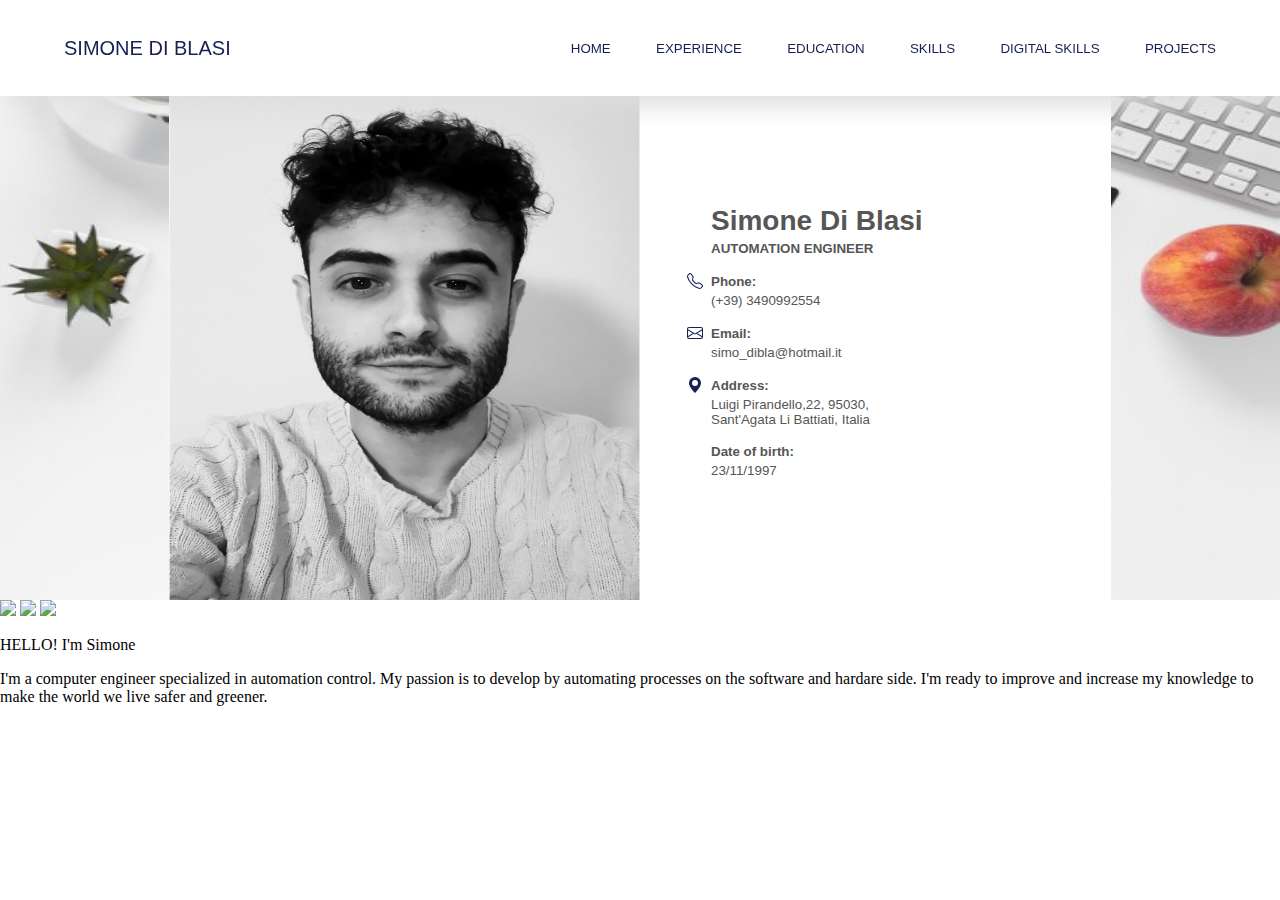
==== home.html @ 1f7f34e9 "section" ====
<!DOCTYPE html>
<html lang ="it" >
     <head>
         <title>CV Simone Di Blasi</title>
         <meta name = "author" content ="Simone Di Blasi">
         <meta name="copyright" content="Simone Di Blasi ">
         <meta charset="utf-8"> 
         <link rel="stylesheet" href="style.css">
         <meta name="viewport" content="width=device width, initial scale=1">
     </head>

 
     <body>
         
      
      <!-- NAVBAR -->
      
      
      <nav>
             <div id = 'container-nav-bar'>
                <div id = 'name'>
                    <a>SIMONE DI BLASI</a>
                    </div>
                 <div id = 'grid-containers'>
                    
                    <div class = 'grid'>
                    <a href="#body">HOME</a>
                    </div>
                    <div class = 'grid'>
                    <a href="#body">EXPERIENCE</a>
                    </div>
                    <div class = 'grid'>
                    <a href="#body">EDUCATION</a>
                    </div> 
                    <div class = 'grid'>
                    <a href="#body">SKILLS</a>
                    </div>
                    <div class = 'grid'>
                    <a href="#body">DIGITAL SKILLS</a>
                    </div>
                    <div class = 'grid'>
                    <a href="#body">PROJECTS</a>
                    </div>
                 </div> 
             </div>
        </nav>




      <!-- HEADER -->

        <header>
         <div id = bottom-full-container>
          <img src = photo1.jpeg id="image1" > 
          <div id = full-container >
           
          <div id = 'container-info'>
             <div id = left-container>
              <img src = "myself.jpg" id ='myself'>
             </div>
               <div id = right-container>
                <div id = sub-right-container>
                <table class ='info'>
                    <tr>
                      <td class = 'coloumn1'> </td> <td  id ='name_info'><b>Simone Di Blasi</b></td>
                      </tr>
                    <tr>
                      <td class = 'coloumn1'></td><td ><b>AUTOMATION ENGINEER</b></td> 
                      </tr>
               
               </table>

               <table class ='info'>
                      <tr>
                        <td class = 'coloumn1'>
                          <img src = telephone.svg >
                        </td><td><b>Phone:</b></td> 
                      </tr>
                      <tr>
                        <td class = 'coloumn1'></td><td>(+39) 3490992554</td> 
                      </tr>
               </table>
               <table class ='info'>
                <tr>
                  <td class = coloumn1>
                    <img src = envelope.svg >
                  </td><td class ><b>Email:</b></td> 
                  </tr>
                  <tr>
                    <td class = coloumn1></td><td >simo_dibla@hotmail.it</td> 
                  </tr>
               </table>
               <table class ='info'>
                <tr>
                  <td class = coloumn1>
                    <img src = geo-alt-fill.svg >
                  </td><td><b>Address:</b></td> 
                  </tr>
                  <tr>
                    <td class = coloumn1></td><td>Luigi Pirandello,22, 95030,<br>
                        Sant'Agata Li Battiati, Italia</td> 
                  </tr>
               </table>

               <table class ='info'>
                <tr>
                  <td class = coloumn1></td><td class ><b>Date of birth:</b></td> 
                  </tr>
                  <tr>
                    <td class = coloumn1></td><td>23/11/1997</td> 
                  </tr>
               </table>
              </div>      
            </div>


          </div>
        </div>
      </div>
        </header>

        <!-- SECTION SOCIAL-->

        </body>

        <section>
         <div id =social>
             <div id =social-link>
               <div id = center-social-link>
                 <a href = 'https://www.linkedin.com/in/simone-di-blasi-59265a192/'><img src = linkedin.svg class = 'social'></a>
                 <a href = 'https://it-it.facebook.com/simone.diblasi.92'><img src = facebook.svg class = 'social'></a>
                 <a href = 'https://www.instagram.com/simonediblasi_/'><img src = instagram.svg class = 'social'></a>
               </div>
             </div>
         </div>
        </section>

        <div id = 'description'>

          <div id ='central-description'>
            <p id = 'blue-name'>HELLO! I'm Simone</p>
            <p>I'm a computer engineer specialized in automation control. My passion is to develop by automating processes on the software and hardare side.
            I'm ready to improve and increase my knowledge to make the world we live safer and greener.</p>
          </div>

        </div>




     </body>
</html>
---- style.css ----
html,body{
    margin: 0px;
    height: 100%;
    width: 100%;
}
nav{
    position: fixed;
    z-index:2;
    width: 100%;
    height: 6em;
    background-color:  rgb(255 255 255);
    display: flex;
    align-items: center;
    justify-content: center;
    box-shadow: 10px 10px 25px #dedede;
}

#container-nav-bar{
    height: auto;
    background-color: transparent;
    width: 90%;
    display: flex;
}

#grid-containers{
    display:flex;
    height:auto;
    width: 100%;
    justify-content: right;
    line-height: 40px;
}

.grid{
    display: inline-table;
    justify-content: space-around;
    flex-flow: row wrap;
    align-items: stretch;
    height: 30px;
    margin-left: 5.5%;  
}

 .grid a{
    color: rgb(24 32 83);
    font-family: Gill Sans, Gill Sans MT, Calibri,sans-serif;
    font-size: 10pt;
    text-decoration: none;
}

#name {
    justify-content: left;
    color: rgb(24 32 83);
    font-family: Gill Sans, Gill Sans MT, Calibri,sans-serif;
    font-size: 15pt;
    width: 40%;
    line-height: 40px;
}


.grid a:hover{
    color:rgb(77, 119, 161);
}
#image1{
    width: 100%;
    z-index: 1;
    position: relative;
    height: 600px;
    
}

header{
    height:auto;
    display: flex;
    align-items: end;
}
#container-info{
    width: 100%;
    display: flex;
}

#left-container{
    width: 50%;
    background-color: white;
    display: flex;
}

#right-container{
    width: 50%;
    background-color: white;
    display: flex;
    align-items: center;
}



#name_info{
    font-size:21pt;
    color:rgb(86 86 86);
    font-family: Helvetica, Sans-Serif;

}

td{
    color: rgb(86 86 86);
    font-family: Helvetica, Sans-Serif;
    font-size:10pt;

}


#full-container{
    width: 942px;
    z-index: 1;
    height: calc(600px - 10%);
    position: absolute;
    display: flex;
    justify-content: center;
}



#bottom-full-container{
    height: 600px;
    width: 100%;
    display: flex;
    align-items: end;
    justify-content: center;
}

table{
   width: 100%;
       margin-bottom: 7px;

}

#sub-right-container{
    width: 85%;
    height: auto;
    display: inline-table;
    margin-left: 42px;
}

tbody{
    display: table;
}

.coloumn1{
    width: 20px;
    line-height: 1px;
}

#myself{
width: 100%;
}
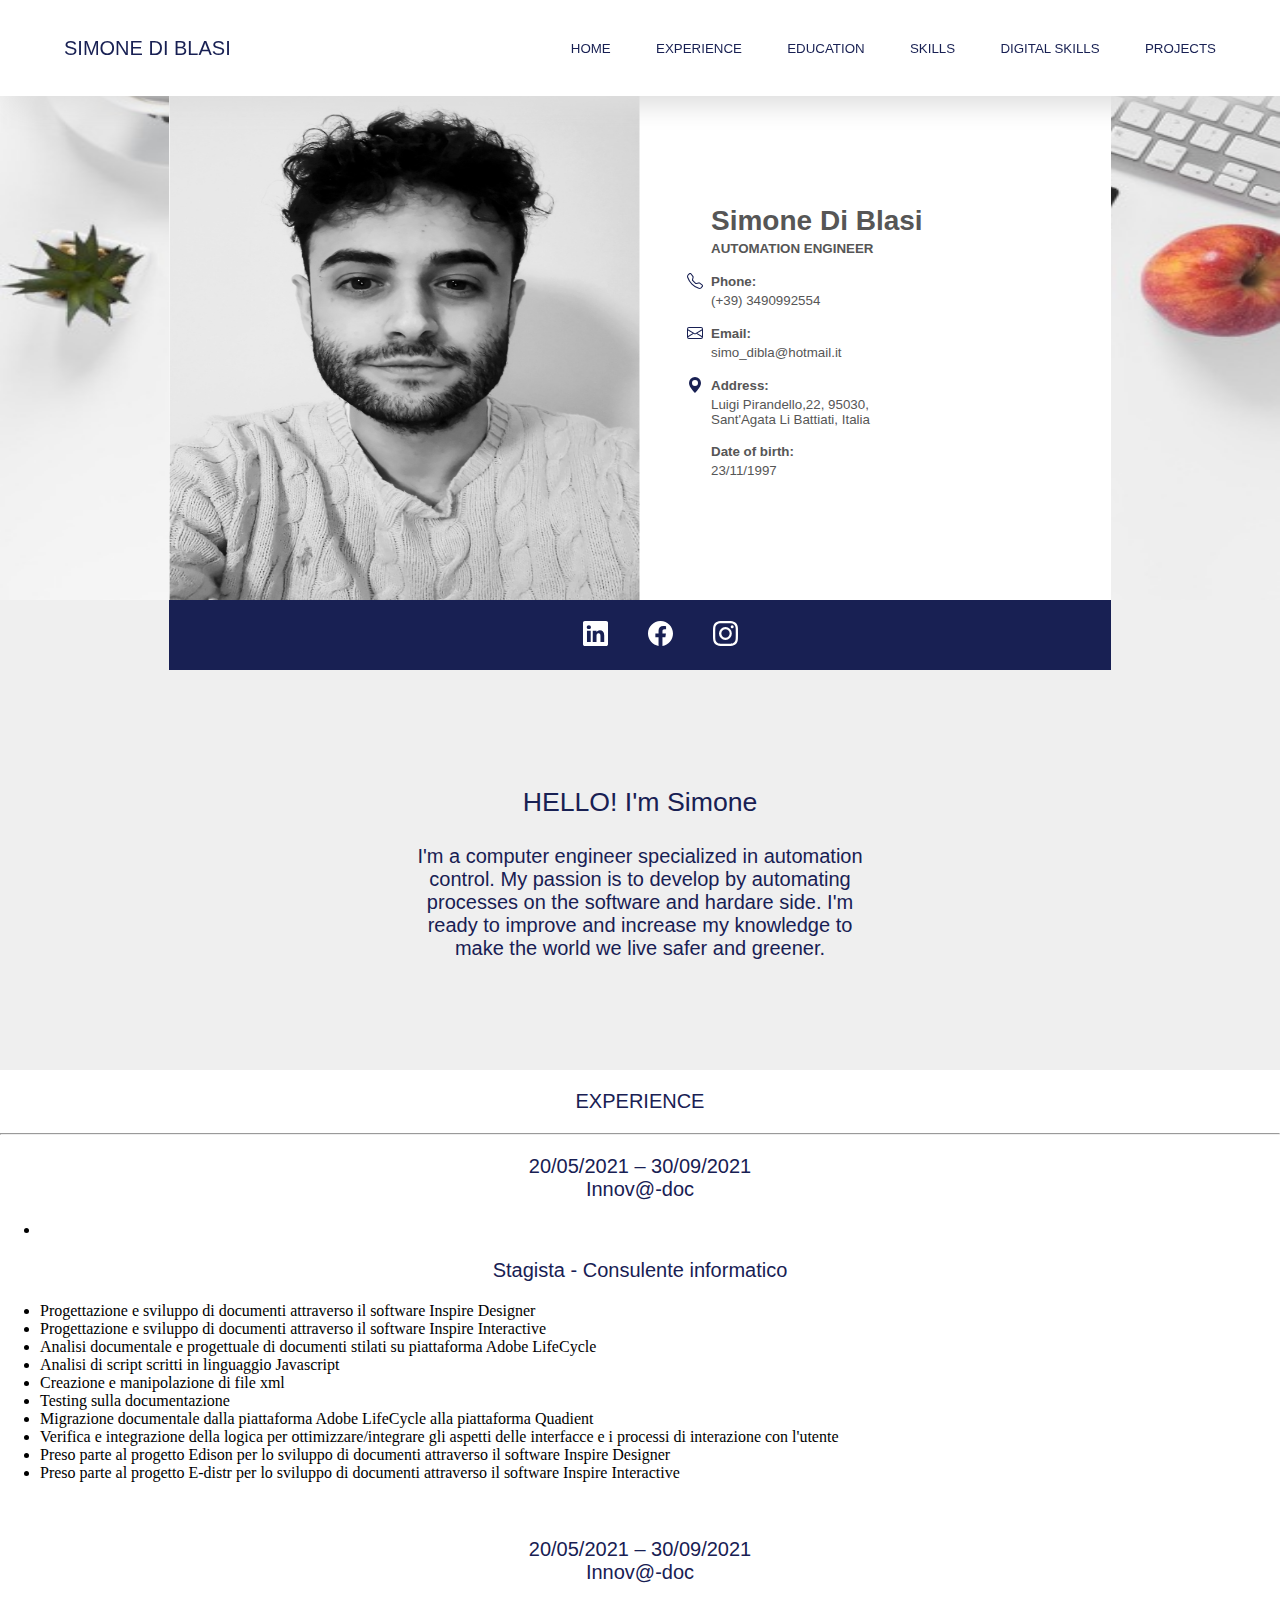
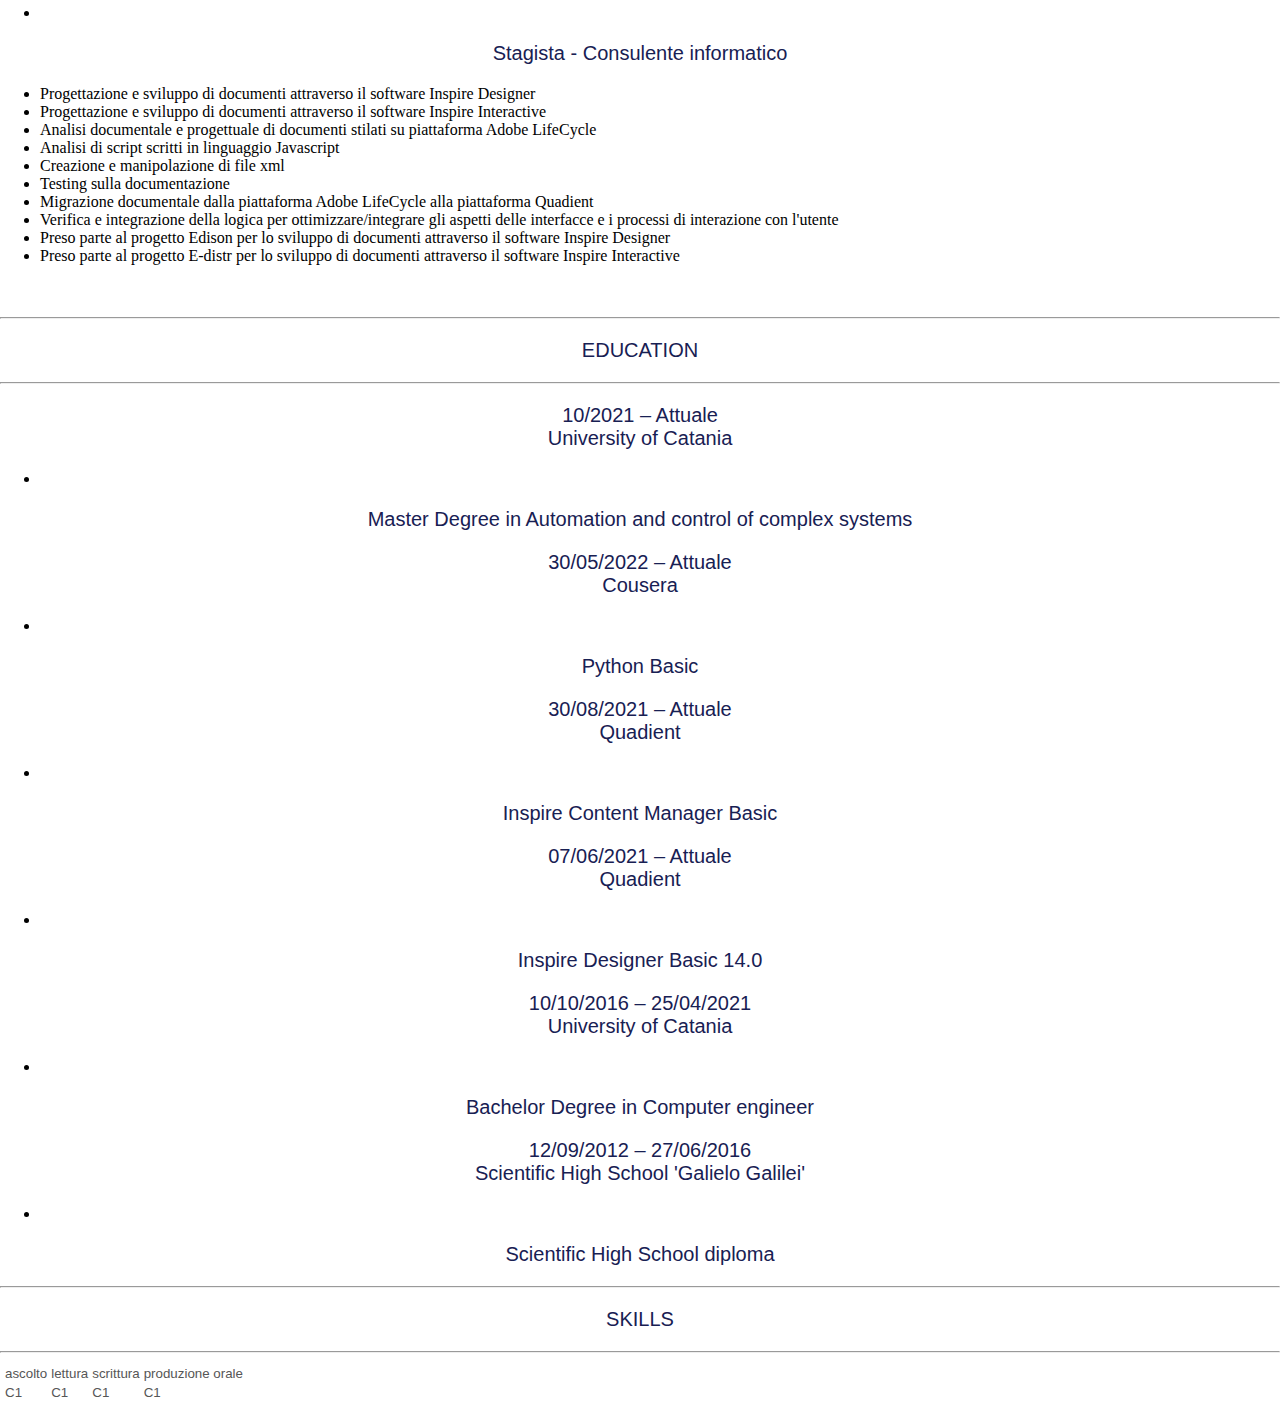
==== commit a851c167: "fine education" ====
--- a/home.html
+++ b/home.html
@@ -5,8 +5,12 @@
          <meta name = "author" content ="Simone Di Blasi">
          <meta name="copyright" content="Simone Di Blasi ">
          <meta charset="utf-8"> 
+
          <link rel="stylesheet" href="style.css">
+
+
          <meta name="viewport" content="width=device width, initial scale=1">
+             
      </head>
 
  
@@ -24,13 +28,13 @@
                  <div id = 'grid-containers'>
                     
                     <div class = 'grid'>
-                    <a href="#body">HOME</a>
+                    <a href="#bottom-full-container">HOME</a>
                     </div>
                     <div class = 'grid'>
-                    <a href="#body">EXPERIENCE</a>
+                    <a href="#experience">EXPERIENCE</a>
                     </div>
                     <div class = 'grid'>
-                    <a href="#body">EDUCATION</a>
+                    <a href="#education">EDUCATION</a>
                     </div> 
                     <div class = 'grid'>
                     <a href="#body">SKILLS</a>
@@ -136,6 +140,10 @@
          </div>
         </section>
 
+
+
+        <!-- SECTION DESCRIPTION-->
+
         <div id = 'description'>
 
           <div id ='central-description'>
@@ -146,8 +154,356 @@
 
         </div>
 
-
-
-
-     </body>
-</html>+        <!-- SECTION EXPEREINCE-->
+
+        <div id = 'experience'>
+          <p class = title> EXPERIENCE</p>
+        </div>
+        <hr class = 'divider'>
+        
+        <div class ='main-container'>
+
+          <div class ='centered-container'>
+           
+            <div class ='left-container'>
+                 <div class ='date-job'>
+                   <p>20/05/2021 – 30/09/2021<br>Innov@-doc</p>
+                 </div>
+
+             </div>
+
+             <div class ='middle-container'>
+              <ul>
+                <li></li>
+                </ul>
+                <div class = 'vertical-line'></div>
+             </div>
+
+             <div class ='right-container'>
+                 <div class ='description-job'>
+                  <p>Stagista - Consulente informatico</p>
+                     <div class = 'elenco-puntato'>
+                  <ul>
+                    <li>Progettazione e sviluppo di documenti attraverso il software Inspire Designer</li>
+                    <li>Progettazione e sviluppo di documenti attraverso il software Inspire Interactive</li>
+                    <li>Analisi documentale e progettuale di documenti stilati su piattaforma Adobe LifeCycle</li>
+                    <li>Analisi di script scritti in linguaggio Javascript</li>
+                    <li>Creazione e manipolazione di file xml</li>
+                    <li>Testing sulla documentazione</li>
+                    <li>Migrazione documentale dalla piattaforma Adobe LifeCycle alla piattaforma Quadient</li>
+                    <li>Verifica e integrazione della logica per ottimizzare/integrare gli aspetti delle interfacce e i processi di interazione con l'utente</li>
+                    <li>Preso parte al progetto Edison per lo sviluppo di documenti attraverso il software Inspire Designer</li>
+                    <li>Preso parte al progetto E-distr per lo sviluppo di documenti attraverso il software Inspire Interactive</li>
+                    <br>
+                    <br>
+
+                  </ul>   
+                </div>
+
+                 </div>
+              
+             </div>
+
+            </div>
+        </div>
+
+
+        <div class ='main-container'>
+
+          <div class ='centered-container'>
+           
+            <div class ='left-container'>
+                 <div class ='date-job'>
+                   <p>20/05/2021 – 30/09/2021<br>Innov@-doc</p>
+                 </div>
+
+             </div>
+
+             <div class ='middle-container'>
+              <ul>
+                <li></li>
+                </ul>
+
+
+              <div class = 'vertical-line'></div>
+             </div>
+
+             <div class ='right-container'>
+                 <div class ='description-job'>
+                  <p>Stagista - Consulente informatico</p>
+                     <div class = 'elenco-puntato'>
+                  <ul>
+                    <li>Progettazione e sviluppo di documenti attraverso il software Inspire Designer</li>
+                    <li>Progettazione e sviluppo di documenti attraverso il software Inspire Interactive</li>
+                    <li>Analisi documentale e progettuale di documenti stilati su piattaforma Adobe LifeCycle</li>
+                    <li>Analisi di script scritti in linguaggio Javascript</li>
+                    <li>Creazione e manipolazione di file xml</li>
+                    <li>Testing sulla documentazione</li>
+                    <li>Migrazione documentale dalla piattaforma Adobe LifeCycle alla piattaforma Quadient</li>
+                    <li>Verifica e integrazione della logica per ottimizzare/integrare gli aspetti delle interfacce e i processi di interazione con l'utente</li>
+                    <li>Preso parte al progetto Edison per lo sviluppo di documenti attraverso il software Inspire Designer</li>
+                    <li>Preso parte al progetto E-distr per lo sviluppo di documenti attraverso il software Inspire Interactive</li>
+                    <br>
+                    <br>
+
+                  </ul>   
+                </div>
+
+                 </div>
+
+             </div>
+
+            </div>
+        </div>
+        <hr class = 'divider'>        
+
+                <!-- SECTION EDUCATION-->
+                <div id = 'education'>
+                  <p class = title> EDUCATION</p>
+                </div>
+                <hr class = 'divider'>
+
+
+                <div class ='main-container'>
+
+                  <div class ='centered-container'>
+                   
+                    <div class ='left-container'>
+                         <div class ='date-job'>
+                           <p>10/2021 – Attuale<br>University of Catania</p>
+                         </div>
+        
+                     </div>
+        
+                     <div class ='middle-container'>
+                      <ul>
+                        <li></li>
+                        </ul>
+                        <div class = 'vertical-line-education'></div>
+                     </div>
+        
+                     <div class ='right-container'>
+                         <div class ='description-job'>
+                          <p>Master Degree in Automation and control of complex systems</p>
+                             <div class = 'elenco-puntato'>
+                             
+                        </div>
+        
+                         </div>
+                      
+                     </div>
+        
+                    </div>
+                </div>
+        
+        
+                <div class ='main-container'>
+        
+                  <div class ='centered-container'>
+                   
+                    <div class ='left-container'>
+                         <div class ='date-job'>
+                           <p> 30/05/2022 – Attuale <br>Cousera</p>
+                         </div>
+        
+                     </div>
+        
+                     <div class ='middle-container'>
+                      <ul>
+                        <li></li>
+                        </ul>
+        
+        
+                      <div class = 'vertical-line-education'></div>
+                     </div>
+        
+                     <div class ='right-container'>
+                         <div class ='description-job'>
+                          <p>Python Basic</p>
+                             <div class = 'elenco-puntato'>
+                            
+                        </div>
+        
+                         </div>
+        
+                     </div>
+        
+                    </div>
+                </div>
+
+
+                <div class ='main-container'>
+        
+                  <div class ='centered-container'>
+                   
+                    <div class ='left-container'>
+                         <div class ='date-job'>
+                           <p> 30/08/2021 – Attuale <br>Quadient</p>
+                         </div>
+        
+                     </div>
+        
+                     <div class ='middle-container'>
+                      <ul>
+                        <li></li>
+                        </ul>
+        
+        
+                      <div class = 'vertical-line-education'></div>
+                     </div>
+        
+                     <div class ='right-container'>
+                         <div class ='description-job'>
+                          <p>Inspire Content Manager Basic</p>
+                             <div class = 'elenco-puntato'>
+                            
+                        </div>
+        
+                         </div>
+        
+                     </div>
+        
+                    </div>
+                </div>
+
+
+
+                <div class ='main-container'>
+        
+                  <div class ='centered-container'>
+                   
+                    <div class ='left-container'>
+                         <div class ='date-job'>
+                           <p> 07/06/2021 – Attuale <br>Quadient</p>
+                         </div>
+        
+                     </div>
+        
+                     <div class ='middle-container'>
+                      <ul>
+                        <li></li>
+                        </ul>
+        
+        
+                      <div class = 'vertical-line-education'></div>
+                     </div>
+        
+                     <div class ='right-container'>
+                         <div class ='description-job'>
+                          <p>Inspire Designer Basic 14.0</p>
+                             <div class = 'elenco-puntato'>
+                            
+                        </div>
+        
+                         </div>
+        
+                     </div>
+        
+                    </div>
+                </div>
+
+
+
+
+                <div class ='main-container'>
+        
+                  <div class ='centered-container'>
+                   
+                    <div class ='left-container'>
+                         <div class ='date-job'>
+                           <p> 10/10/2016 – 25/04/2021 <br>University of Catania</p>
+                         </div>
+        
+                     </div>
+        
+                     <div class ='middle-container'>
+                      <ul>
+                        <li></li>
+                        </ul>
+        
+        
+                      <div class = 'vertical-line-education'></div>
+                     </div>
+        
+                     <div class ='right-container'>
+                         <div class ='description-job'>
+                          <p>Bachelor Degree in Computer engineer</p>
+                             <div class = 'elenco-puntato'>
+                            
+                        </div>
+        
+                         </div>
+        
+                     </div>
+        
+                    </div>
+                </div>
+
+
+                <div class ='main-container'>
+        
+                  <div class ='centered-container'>
+                   
+                    <div class ='left-container'>
+                         <div class ='date-job'>
+                           <p> 12/09/2012 – 27/06/2016 <br>Scientific High School 'Galielo Galilei'</p>
+                         </div>
+        
+                     </div>
+        
+                     <div class ='middle-container'>
+                      <ul>
+                        <li></li>
+                        </ul>
+        
+        
+                      <div class = 'vertical-line-education'></div>
+                     </div>
+        
+                     <div class ='right-container'>
+                         <div class ='description-job'>
+                          <p>Scientific High School diploma</p>
+                             <div class = 'elenco-puntato'>
+                            
+                        </div>
+        
+                         </div>
+        
+                     </div>
+        
+                    </div>
+                </div>
+                <hr class = 'divider'>     
+
+ <!-- SECTION SKILLS-->
+
+ <div id = 'education'>
+  <p class = title> SKILLS</p>
+</div>
+<hr class = 'divider'>
+
+<div class ='main-container'>
+        
+      <div class ='table-container'>
+        <table id = 'skills-table'>
+          <tr>
+            <td>ascolto</td> 
+            <td>lettura</td>
+            <td>scrittura</td>
+            <td>produzione orale</td>
+            </tr>
+          <tr>
+            <td >C1</td> 
+            <td >C1</td> 
+            <td >C1</td> 
+            <td >C1</td> 
+            </tr>
+     
+     </table>
+     </div>
+
+</div>
+
+
+
+
--- a/style.css
+++ b/style.css
@@ -150,4 +150,67 @@
 
 #myself{
 width: 100%;
+}
+
+#social{
+    width: 100%;
+    height: auto;
+    display:flex;
+    justify-content: center;
+    background-color:rgb(239 239 239);
+}
+
+#social-link{
+    width: 942px;
+    background-color: rgb(24 32 83);
+    height: 70px;
+    display:flex;
+    justify-content: center;
+}
+
+#center-social-link{
+display: flex;
+width: 50%;
+justify-content: center;
+align-items: center;
+}
+
+.social{
+    width: 25px;
+    height: 25px;
+    margin-left:40px;
+}
+
+
+#description{
+    width: 100%;
+    background-color:rgb(239 239 239);
+    height: 400px;
+    display: flex;
+    justify-content: center;
+    align-items:center;
+}
+
+#central-description{
+ width:470px;
+ height:auto;
+ display:inline block;
+ justify-content: center;
+ word-break: break-word;
+ background-color:rgb(239 239 239);
+
+}
+
+p{
+    color: rgb(24 32 83);
+    font-family: Gill Sans, Gill Sans MT, Calibri,sans-serif;
+    font-size: 15pt;
+    text-align: center;
+}
+
+#blue-name{
+    color: rgb(24 32 83);
+    font-family: Gill Sans, Gill Sans MT, Calibri,sans-serif;
+    font-size: 20pt;
+    text-align: center;
 }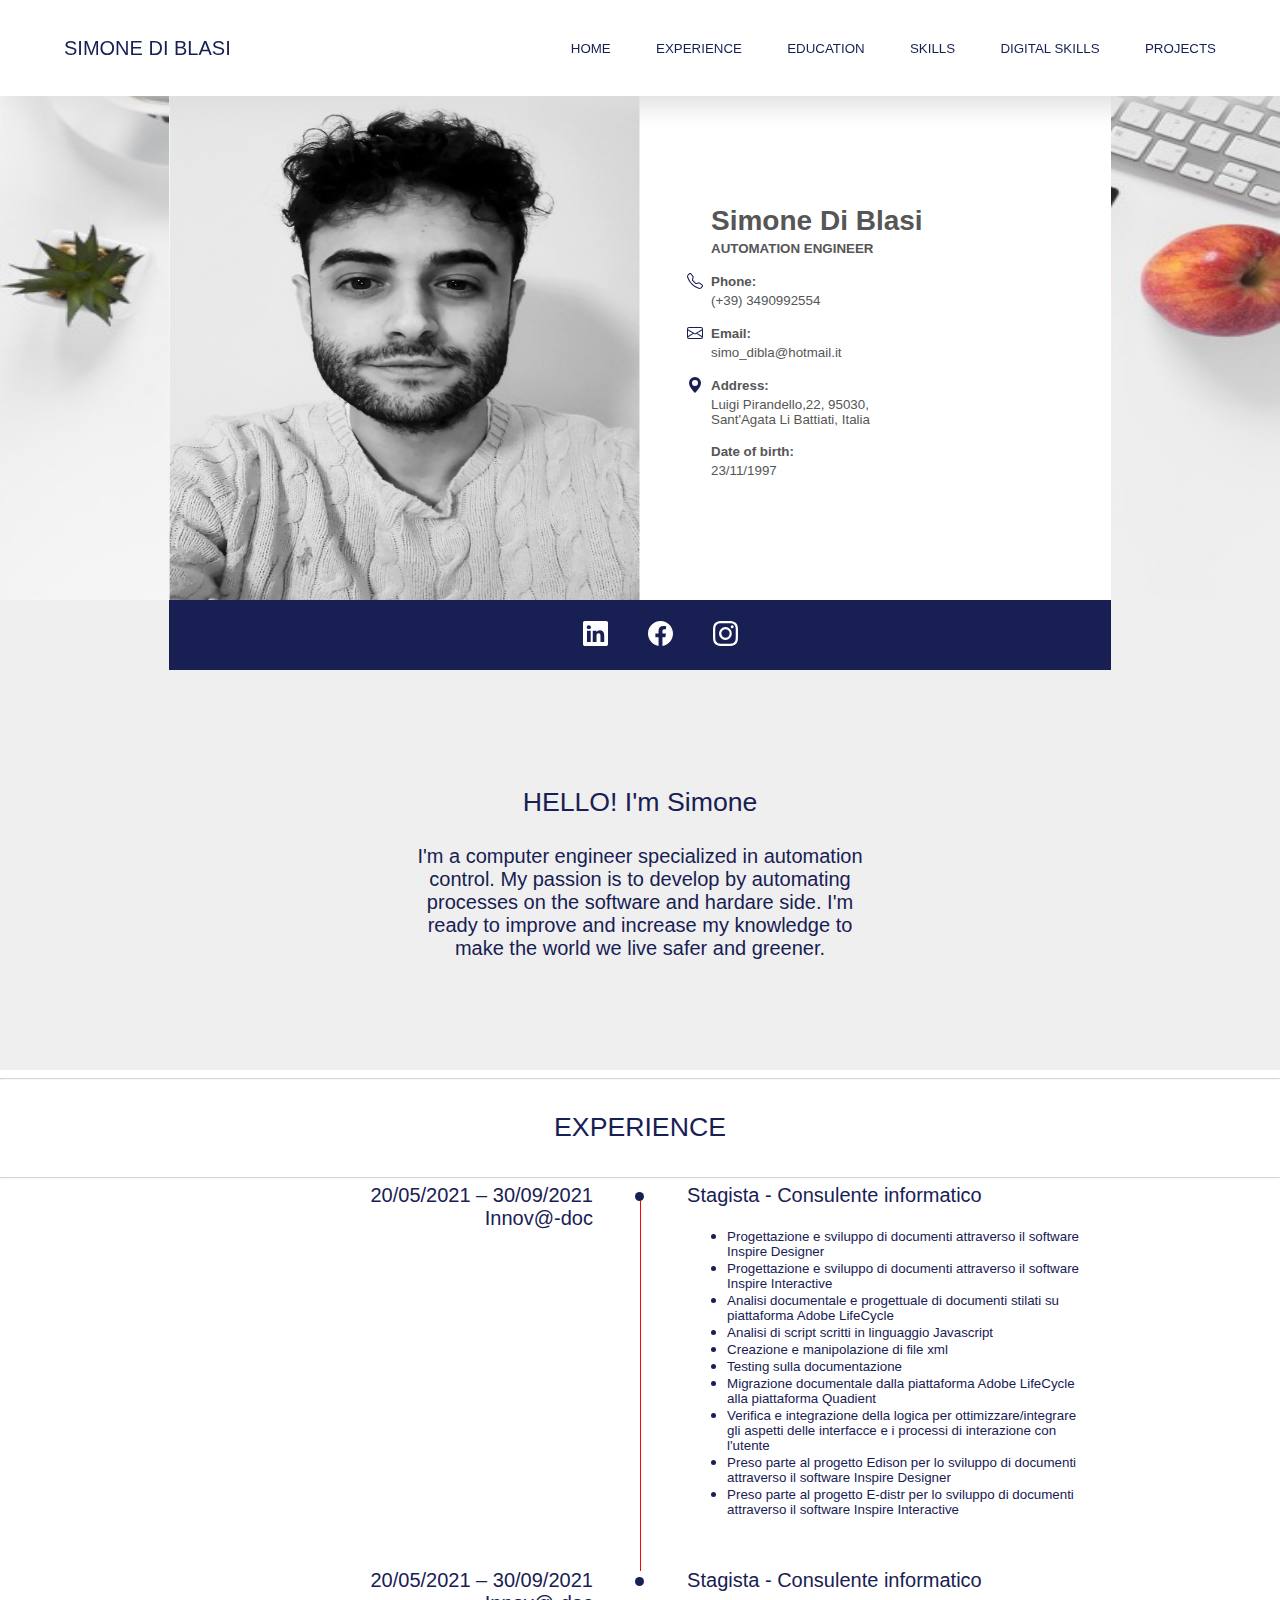
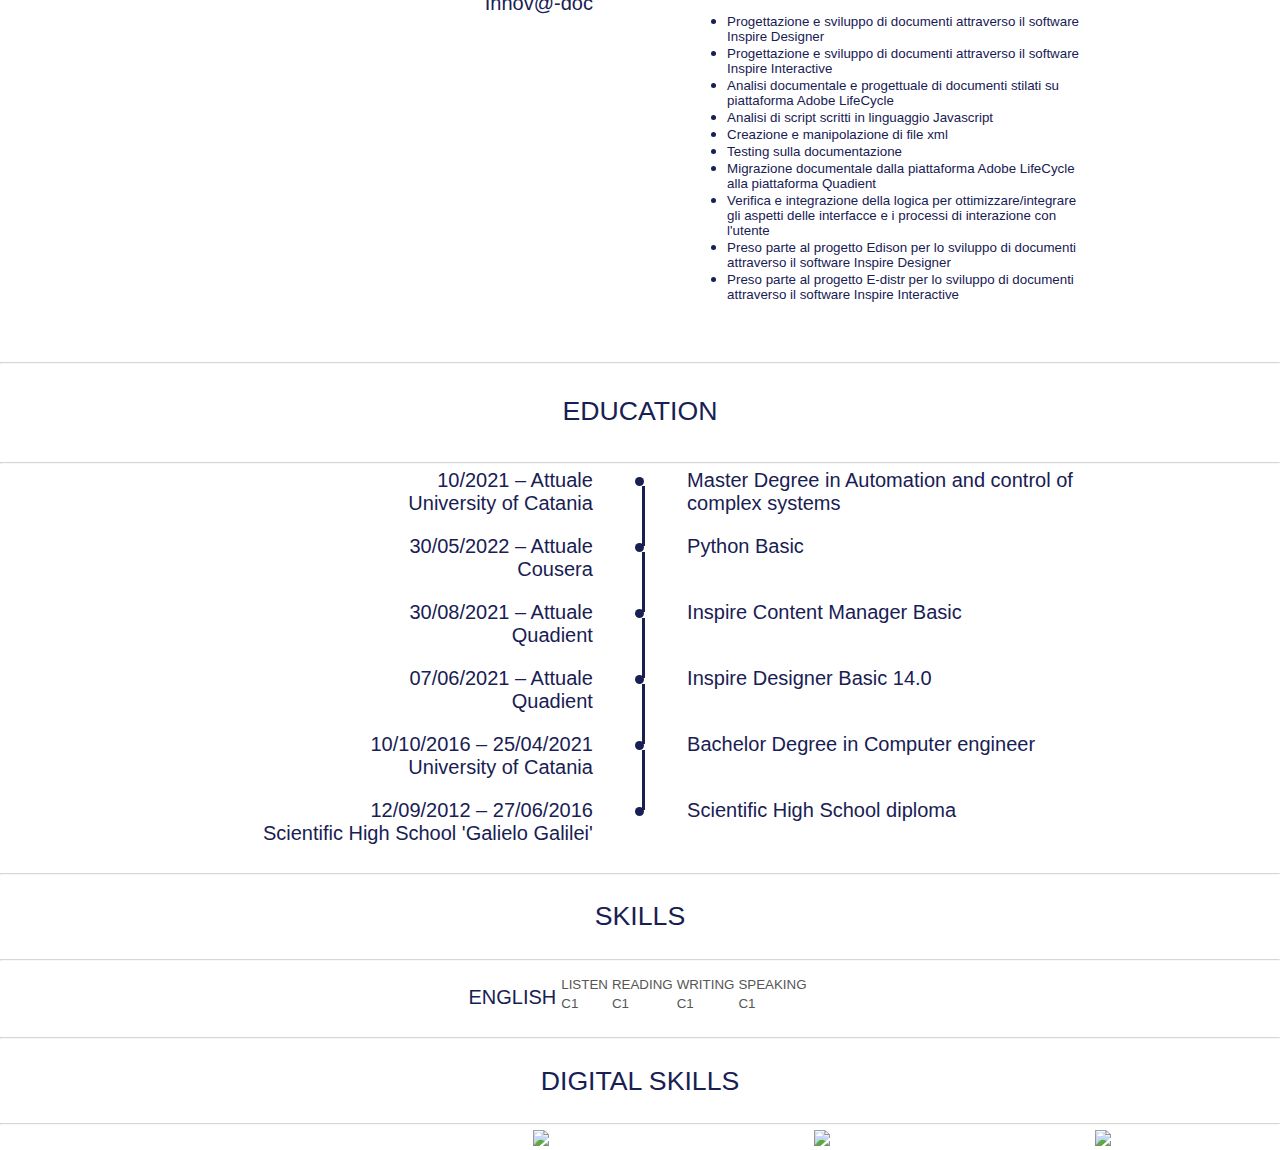
==== commit 6d8dc78b: "inserimento bootstrap" ====
--- a/home.html
+++ b/home.html
@@ -5,6 +5,8 @@
          <meta name = "author" content ="Simone Di Blasi">
          <meta name="copyright" content="Simone Di Blasi ">
          <meta charset="utf-8"> 
+         <link rel="stylesheet" href="bootstrap-italia/css/bootstrap-italia.min.css" />
+         <script src="./bootstrap-italia.bundle.min.js"></script>
 
          <link rel="stylesheet" href="style.css">
 
@@ -37,10 +39,10 @@
                     <a href="#education">EDUCATION</a>
                     </div> 
                     <div class = 'grid'>
-                    <a href="#body">SKILLS</a>
+                    <a href="#skills">SKILLS</a>
                     </div>
                     <div class = 'grid'>
-                    <a href="#body">DIGITAL SKILLS</a>
+                    <a href="#skills">DIGITAL SKILLS</a>
                     </div>
                     <div class = 'grid'>
                     <a href="#body">PROJECTS</a>
@@ -126,7 +128,7 @@
 
         <!-- SECTION SOCIAL-->
 
-        </body>
+       
 
         <section>
          <div id =social>
@@ -155,7 +157,7 @@
         </div>
 
         <!-- SECTION EXPEREINCE-->
-
+        <hr class = 'divider'>
         <div id = 'experience'>
           <p class = title> EXPERIENCE</p>
         </div>
@@ -225,7 +227,7 @@
                 </ul>
 
 
-              <div class = 'vertical-line'></div>
+              <div id = 'vertical-line-last'></div>
              </div>
 
              <div class ='right-container'>
@@ -457,7 +459,7 @@
                         </ul>
         
         
-                      <div class = 'vertical-line-education'></div>
+                      <div id = 'vertical-line-education-last'></div>
                      </div>
         
                      <div class ='right-container'>
@@ -477,20 +479,23 @@
 
  <!-- SECTION SKILLS-->
 
- <div id = 'education'>
+ <div id = 'skills'>
   <p class = title> SKILLS</p>
 </div>
 <hr class = 'divider'>
 
 <div class ='main-container'>
-        
+      <div class = subject>
+        <p>ENGLISH</p>
+      </div>
+
       <div class ='table-container'>
-        <table id = 'skills-table'>
+        <table class = 'skills-table'>
           <tr>
-            <td>ascolto</td> 
-            <td>lettura</td>
-            <td>scrittura</td>
-            <td>produzione orale</td>
+            <td>LISTEN</td> 
+            <td>READING</td>
+            <td>WRITING</td>
+            <td>SPEAKING</td>
             </tr>
           <tr>
             <td >C1</td> 
@@ -505,5 +510,42 @@
 </div>
 
 
-
-
+        <!-- SECTION DIGITAL SKILLS-->
+<hr class = 'divider'>
+<div id = 'skills'>
+  <p class = title> DIGITAL SKILLS</p>
+</div>
+<hr class = 'divider'>
+
+<div class ='main-container'>
+    
+  <div class ='centered-container'>
+                   
+    <div class ='left-container-skill'>
+         <div class ='date-job'>
+          <img src = "giphy.gif" class ='digital-skill'>
+         </div>
+
+     </div>
+
+     <div class ='middle-container-skill'>
+      <img src = "large.gif" class ='digital-skill'>
+     </div>
+
+     <div class ='right-container-skill'>
+          <img src = "unnamed.gif" class ='digital-skill'>
+      </div>
+
+    </div>
+  </div>
+ </div>
+
+
+
+ <div class="progress">
+  <div class="progress-bar" role="progressbar" style="width: 50%" aria-valuenow="50" aria-valuemin="0" aria-valuemax="100"></div>
+</div>
+
+
+</body>
+
--- a/style.css
+++ b/style.css
@@ -1,6 +1,6 @@
 html,body{
     margin: 0px;
-    height: 100%;
+    height: auto;
     width: 100%;
 }
 nav{
@@ -213,4 +213,133 @@
     font-family: Gill Sans, Gill Sans MT, Calibri,sans-serif;
     font-size: 20pt;
     text-align: center;
-}+}
+#experience{
+    width: 100%;
+    background-color: white;
+    display: flex;
+    justify-content: center;
+    align-items: center;
+}
+
+.title{
+    color: rgb(24 32 83);
+    font-family: Gill Sans, Gill Sans MT, Calibri,sans-serif;
+    font-size: 20pt;
+    text-align: center;
+}
+
+.divider{
+border-color:rgba(239, 239, 239 ,0.4);
+margin-bottom: 5px;
+}
+
+.main-container{
+    width: 100%;
+    height: auto;
+    display: flex;
+    justify-content: center;
+    align-items: center;
+
+
+}
+
+.left-container{
+ 
+    width: 45%;
+    display: flex;
+    justify-content: end;
+
+}
+
+.middle-container{
+
+    width: 10%;
+    display: flex;
+    justify-content: center;
+
+}
+
+.middle-container ul{
+    margin-top:-5px;
+}
+
+.middle-container ul li::marker{
+    font-size: 30px;
+}
+.right-container{
+
+    width: 45%;
+    display: flex;
+    justify-content:baseline;
+
+}
+
+.centered-container{
+    width: 942px;
+    height: inherit;
+    display: flex;
+    justify-content: space-between;
+}
+
+.date-job{
+    width: 380px;
+    height: auto;
+    display: flex;
+    justify-content: end;
+}
+
+.description-job{
+    width: 400px;
+    height: auto;
+    display: block;
+}
+
+.description-job p{
+    text-align: initial;
+    margin-top: 0;
+}
+
+.date-job p{
+text-align: end;
+margin-top: 0;
+}
+
+
+li{
+    color: rgb(24 32 83);
+    font-family: Gill Sans, Gill Sans MT, Calibri,sans-serif;
+    font-size: 10pt;
+}
+
+li::marker{
+    font-size:15px;
+}
+
+.vertical-line{
+    width: 1px;
+    position: absolute;
+    height: 370px;
+    background-color: red;
+    margin-top: 17px;
+}
+
+
+#education{
+    width: 100%;
+    background-color: white;
+    display: flex;
+    justify-content: center;
+    align-items: center;
+}
+
+.vertical-line-education{
+    width: 3px;
+    position: absolute;
+    height: 60px;
+    background-color: rgb(24 32 83);
+    margin-top: 17px;
+    margin-right: -6px;
+}
+
+
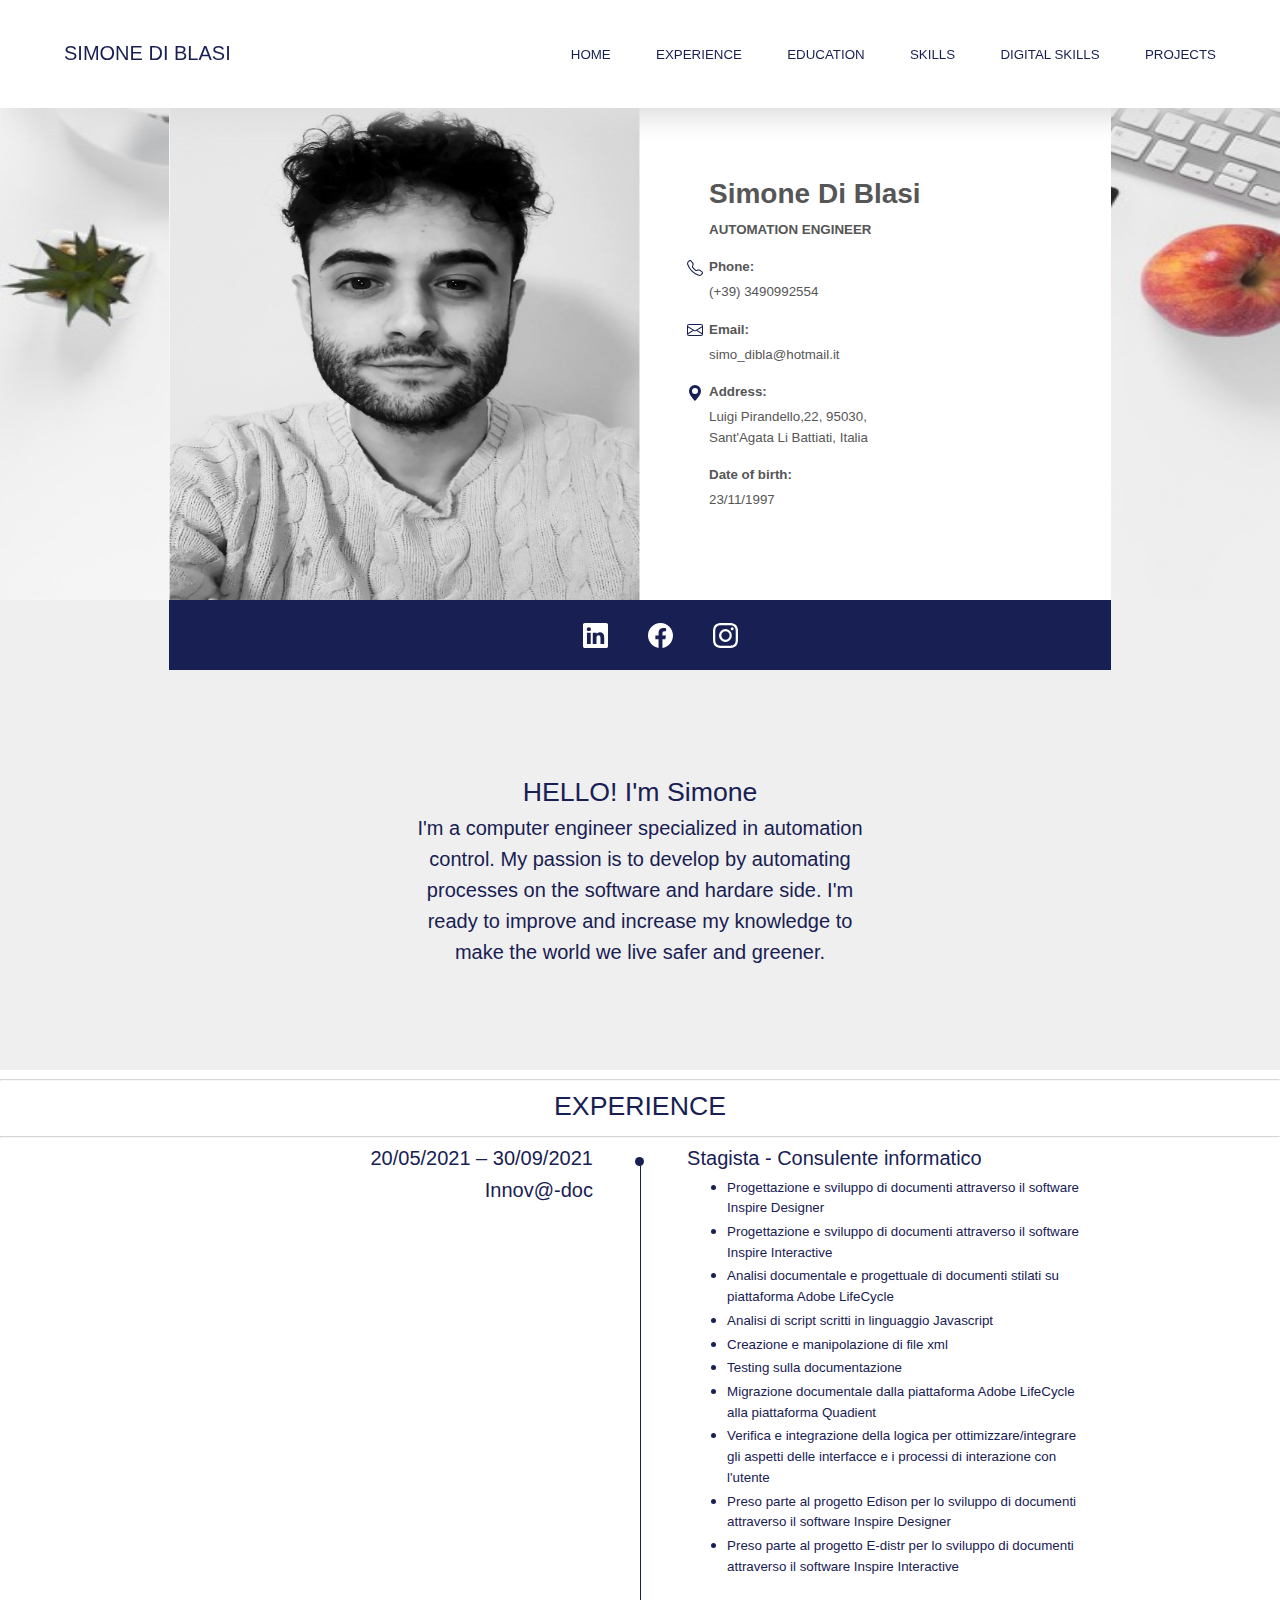
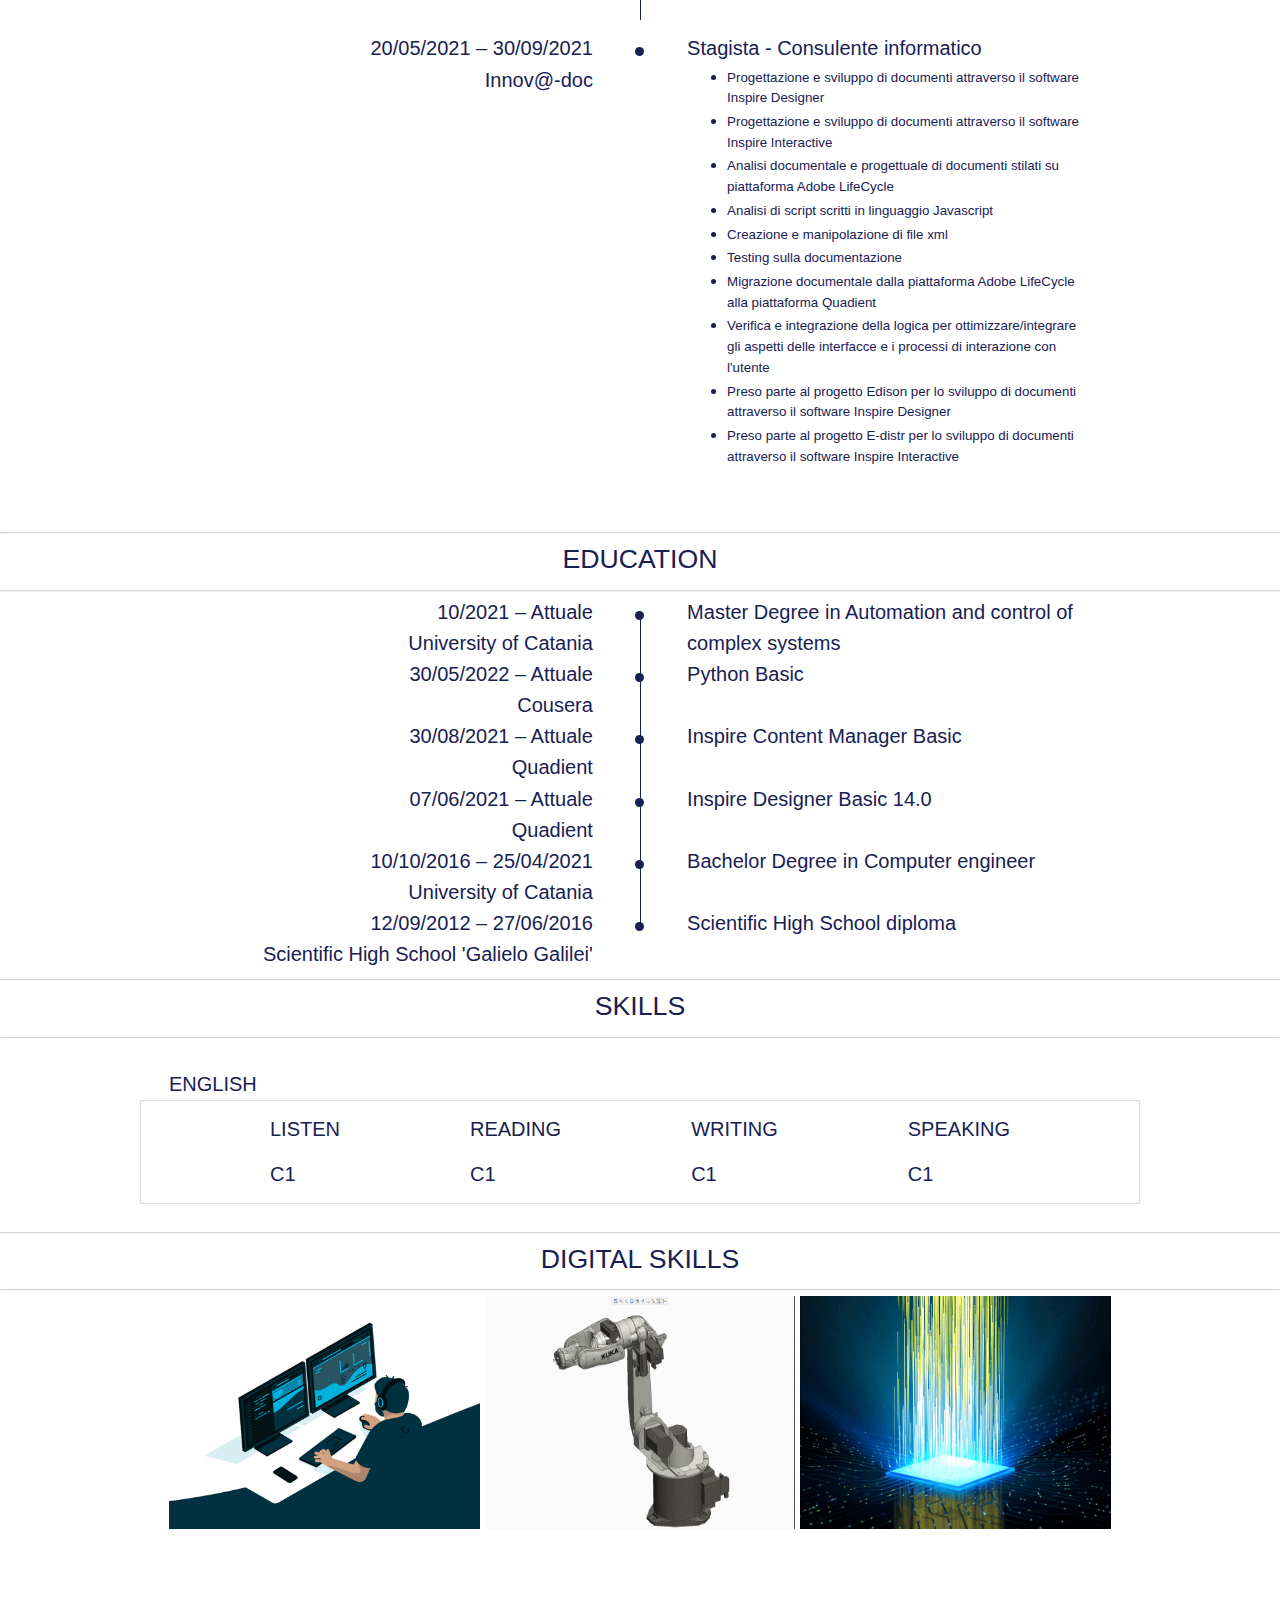
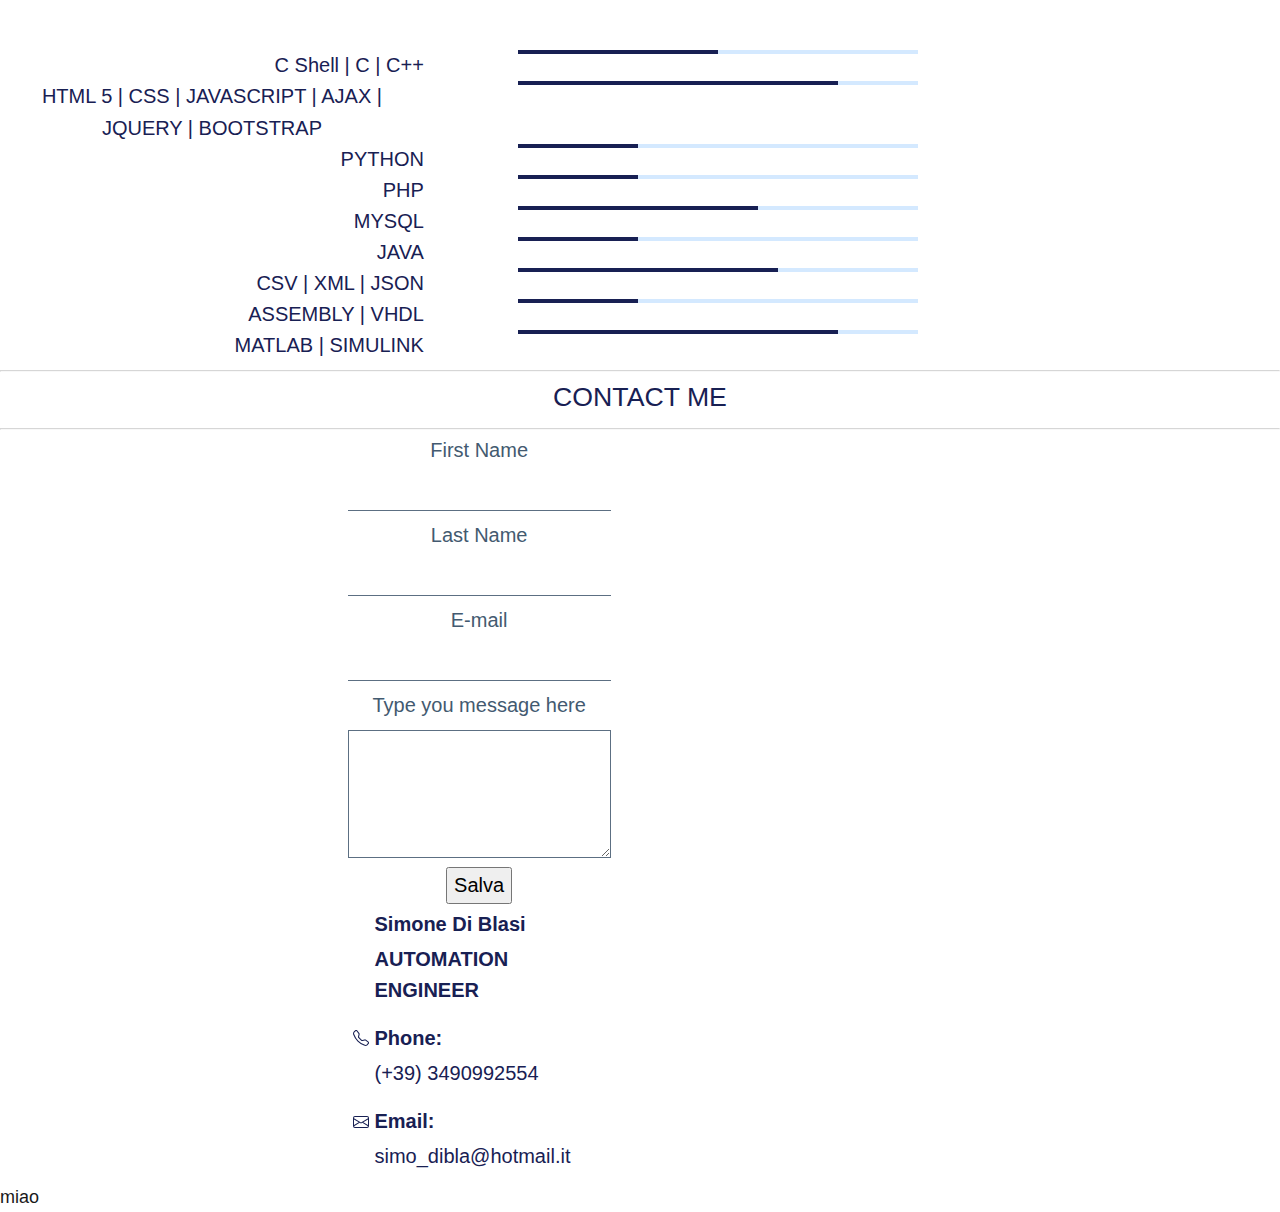
==== commit 17341f7b: "Inserimento contact me" ====
--- a/home.html
+++ b/home.html
@@ -541,11 +541,383 @@
  </div>
 
 
-
- <div class="progress">
-  <div class="progress-bar" role="progressbar" style="width: 50%" aria-valuenow="50" aria-valuemin="0" aria-valuemax="100"></div>
-</div>
-
-
-</body>
-
+<br>
+<br>
+<br>
+<br>
+<br>
+
+
+<div class ='main-container-skills'>
+    <div class ='centered-container'>
+   
+    <div class ='left-container'>
+         <div class ='date-digital-skills'>
+           <p> C Shell | C | C++ </p>
+         </div>
+
+     </div>
+
+     <div class ='middle-container'>
+     </div>
+
+     <div class ='right-container'>
+         <div class ='description-job'>
+        
+             <div class = 'elenco-puntato'>
+            
+        </div>
+        <div class="progress">
+          <div class="progress-bar" role="progressbar" style="width: 50%" aria-valuenow="50" aria-valuemin="0" aria-valuemax="100"></div>
+        </div>
+         </div>
+
+     </div>
+
+    </div>
+</div>
+
+<div class ='main-container-skills'>
+  <div class ='centered-container'>
+ 
+  <div class ='left-container'>
+       <div class ='date-digital-skills'>
+         <p> HTML 5 | CSS | JAVASCRIPT | AJAX | JQUERY | BOOTSTRAP </p>
+       </div>
+
+   </div>
+
+   <div class ='middle-container'>
+   </div>
+
+   <div class ='right-container'>
+       <div class ='description-job'>
+      
+           <div class = 'elenco-puntato'>
+          
+      </div>
+      <div class="progress">
+        <div class="progress-bar" role="progressbar" style="width: 80%" aria-valuenow="50" aria-valuemin="0" aria-valuemax="100"></div>
+      </div>
+       </div>
+
+   </div>
+
+  </div>
+</div>
+
+<div class ='main-container-skills'>
+  <div class ='centered-container'>
+ 
+  <div class ='left-container'>
+       <div class ='date-digital-skills'>
+         <p> PYTHON </p>
+       </div>
+
+   </div>
+
+   <div class ='middle-container'>
+   </div>
+
+   <div class ='right-container'>
+       <div class ='description-job'>
+      
+           <div class = 'elenco-puntato'>
+          
+      </div>
+      <div class="progress">
+        <div class="progress-bar" role="progressbar" style="width: 30%" aria-valuenow="50" aria-valuemin="0" aria-valuemax="100"></div>
+      </div>
+       </div>
+
+   </div>
+
+  </div>
+</div>
+
+<div class ='main-container-skills'>
+  <div class ='centered-container'>
+ 
+  <div class ='left-container'>
+       <div class ='date-digital-skills'>
+         <p> PHP </p>
+       </div>
+
+   </div>
+
+   <div class ='middle-container'>
+   </div>
+
+   <div class ='right-container'>
+       <div class ='description-job'>
+      
+           <div class = 'elenco-puntato'>
+          
+      </div>
+      <div class="progress">
+        <div class="progress-bar" role="progressbar" style="width: 30%" aria-valuenow="50" aria-valuemin="0" aria-valuemax="100"></div>
+      </div>
+       </div>
+
+   </div>
+
+  </div>
+</div>
+
+<div class ='main-container-skills'>
+  <div class ='centered-container'>
+ 
+  <div class ='left-container'>
+       <div class ='date-digital-skills'>
+         <p> MYSQL </p>
+       </div>
+
+   </div>
+
+   <div class ='middle-container'>
+   </div>
+
+   <div class ='right-container'>
+       <div class ='description-job'>
+      
+           <div class = 'elenco-puntato'>
+          
+      </div>
+      <div class="progress">
+        <div class="progress-bar" role="progressbar" style="width: 60%" aria-valuenow="50" aria-valuemin="0" aria-valuemax="100"></div>
+      </div>
+       </div>
+
+   </div>
+
+  </div>
+</div>
+
+<div class ='main-container-skills'>
+  <div class ='centered-container'>
+ 
+  <div class ='left-container'>
+       <div class ='date-digital-skills'>
+         <p> JAVA </p>
+       </div>
+
+   </div>
+
+   <div class ='middle-container'>
+   </div>
+
+   <div class ='right-container'>
+       <div class ='description-job'>
+      
+           <div class = 'elenco-puntato'>
+          
+      </div>
+      <div class="progress">
+        <div class="progress-bar" role="progressbar" style="width: 30%" aria-valuenow="50" aria-valuemin="0" aria-valuemax="100"></div>
+      </div>
+       </div>
+
+   </div>
+
+  </div>
+</div>
+
+<div class ='main-container-skills'>
+  <div class ='centered-container'>
+ 
+  <div class ='left-container'>
+       <div class ='date-digital-skills'>
+         <p> CSV | XML | JSON</p>
+       </div>
+
+   </div>
+
+   <div class ='middle-container'>
+   </div>
+
+   <div class ='right-container'>
+       <div class ='description-job'>
+      
+           <div class = 'elenco-puntato'>
+          
+      </div>
+      <div class="progress">
+        <div class="progress-bar" role="progressbar" style="width: 65%" aria-valuenow="50" aria-valuemin="0" aria-valuemax="100"></div>
+      </div>
+       </div>
+
+   </div>
+
+  </div>
+</div>
+
+
+<div class ='main-container-skills'>
+  <div class ='centered-container'>
+ 
+  <div class ='left-container'>
+       <div class ='date-digital-skills'>
+         <p> ASSEMBLY | VHDL</p>
+       </div>
+
+   </div>
+
+   <div class ='middle-container'>
+   </div>
+
+   <div class ='right-container'>
+       <div class ='description-job'>
+      
+           <div class = 'elenco-puntato'>
+          
+      </div>
+      <div class="progress">
+        <div class="progress-bar" role="progressbar" style="width: 30%" aria-valuenow="50" aria-valuemin="0" aria-valuemax="100"></div>
+      </div>
+       </div>
+
+   </div>
+
+  </div>
+</div>
+
+
+<div class ='main-container-skills'>
+  <div class ='centered-container'>
+ 
+  <div class ='left-container'>
+       <div class ='date-digital-skills'>
+         <p> MATLAB | SIMULINK </p>
+       </div>
+
+   </div>
+
+   <div class ='middle-container'>
+   </div>
+
+   <div class ='right-container'>
+       <div class ='description-job'>
+      
+           <div class = 'elenco-puntato'>
+          
+      </div>
+      <div class="progress">
+        <div class="progress-bar" role="progressbar" style="width: 80%" aria-valuenow="50" aria-valuemin="0" aria-valuemax="100"></div>
+      </div>
+       </div>
+
+   </div>
+
+  </div>
+</div>
+
+
+<hr class = 'divider'>     
+
+ <!-- CONTACT ME-->
+
+ <div id = 'skills'>
+  <p class = title> CONTACT ME</p>
+</div>
+<hr class = 'divider'>
+
+
+
+
+<div class ='main-container'>
+
+  <div class ='centered-container-contact'>
+   
+    <div class ='left-container'>
+      <main>
+        <form name ='contact_me' method ='get'>
+          <p>
+            <label> First Name <input type = 'text' name = 'nome' ></label>
+          </p>
+          <p>
+           <label> Last Name <input type = 'text' name = 'cognome'></label>
+         </p>
+         <p>
+           <label> E-mail <input type = 'email' name = 'cognome'></label>
+         </p>
+         <p><label for="w3review">Type you message here</label></p>
+          <textarea id="w3review" name="w3review" rows="4" cols="50"></textarea>
+         <p>
+           <input type = 'submit' name = 'invio' value ='Salva'></label>
+         </p>
+        </form>
+      </main>
+     </div>
+
+     <div class ='middle-container'>
+     
+     </div>
+
+     <div class ='right-container'>
+         <div class ='description-job'>
+          <table class ='info-contact'>
+            <tr>
+              <td class = 'coloumn1'> </td> <td  id ='name_info-contact'><b><p>Simone Di Blasi</p></b></td>
+              </tr>
+            <tr>
+              <td class = 'coloumn1'></td><td ><b><p class = 'contact'>AUTOMATION ENGINEER</p></b></td> 
+              </tr>
+       
+       </table>
+
+       <table class ='info-contact'>
+              <tr>
+                <td class = 'coloumn1'>
+                  <img src = telephone.svg >
+                </td><td><b><p class = 'contact'>Phone:</p></b></td> 
+              </tr>
+              <tr>
+                <td class = 'coloumn1'></td><td><p class = 'contact'>(+39) 3490992554</p></td> 
+              </tr>
+       </table>
+       <table class ='info-contact'>
+        <tr>
+          <td class = coloumn1>
+            <img src = envelope.svg >
+          </td><td class ><b><p class = 'contact'>Email:</p></b></td> 
+          </tr>
+          <tr>
+            <td class = coloumn1></td><td ><p class = 'contact'>simo_dibla@hotmail.it</p></td> 
+          </tr>
+       </table>
+       
+             <div class = 'elenco-puntato'>
+             
+        </div>
+
+         </div>
+      
+     </div>
+
+    </div>
+</div>
+
+
+
+
+
+
+
+<footer>
+miao
+</footer>
+
+
+
+
+
+
+
+
+
+
+
+
+
+
+</body>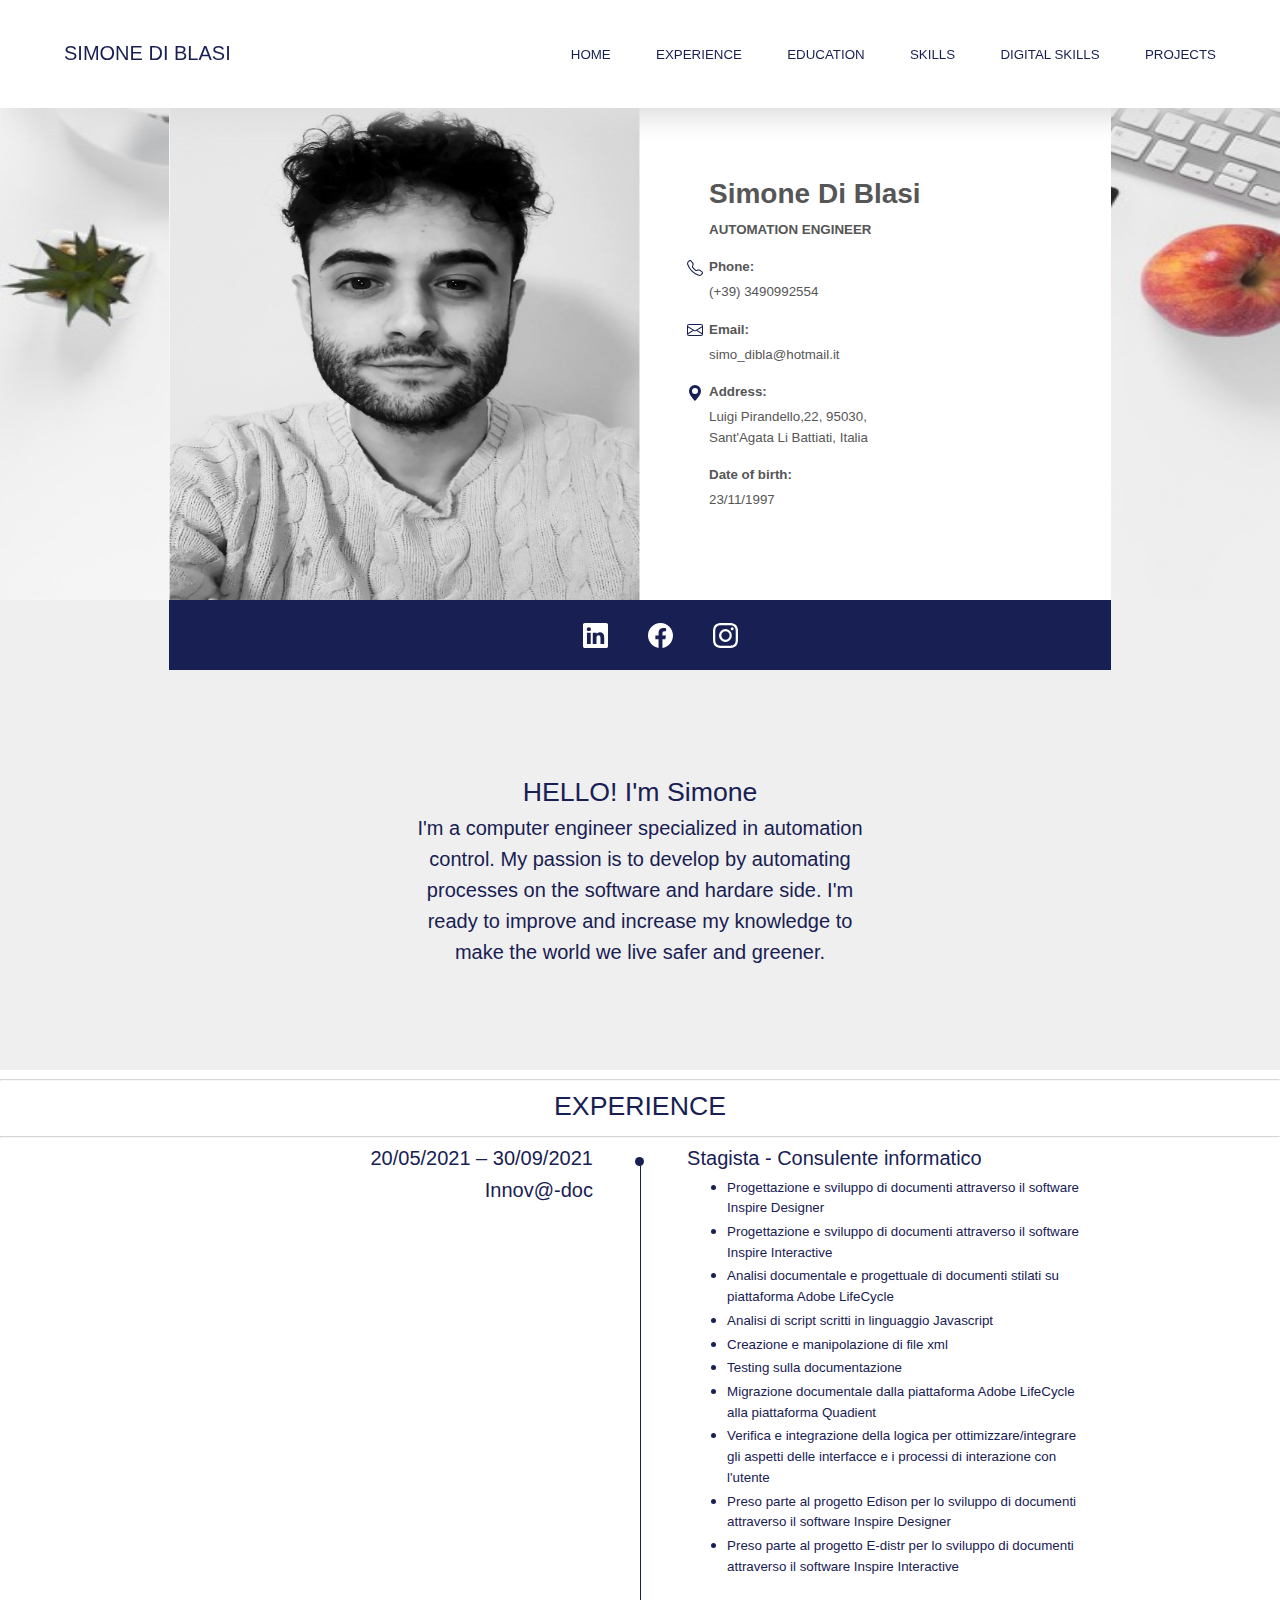
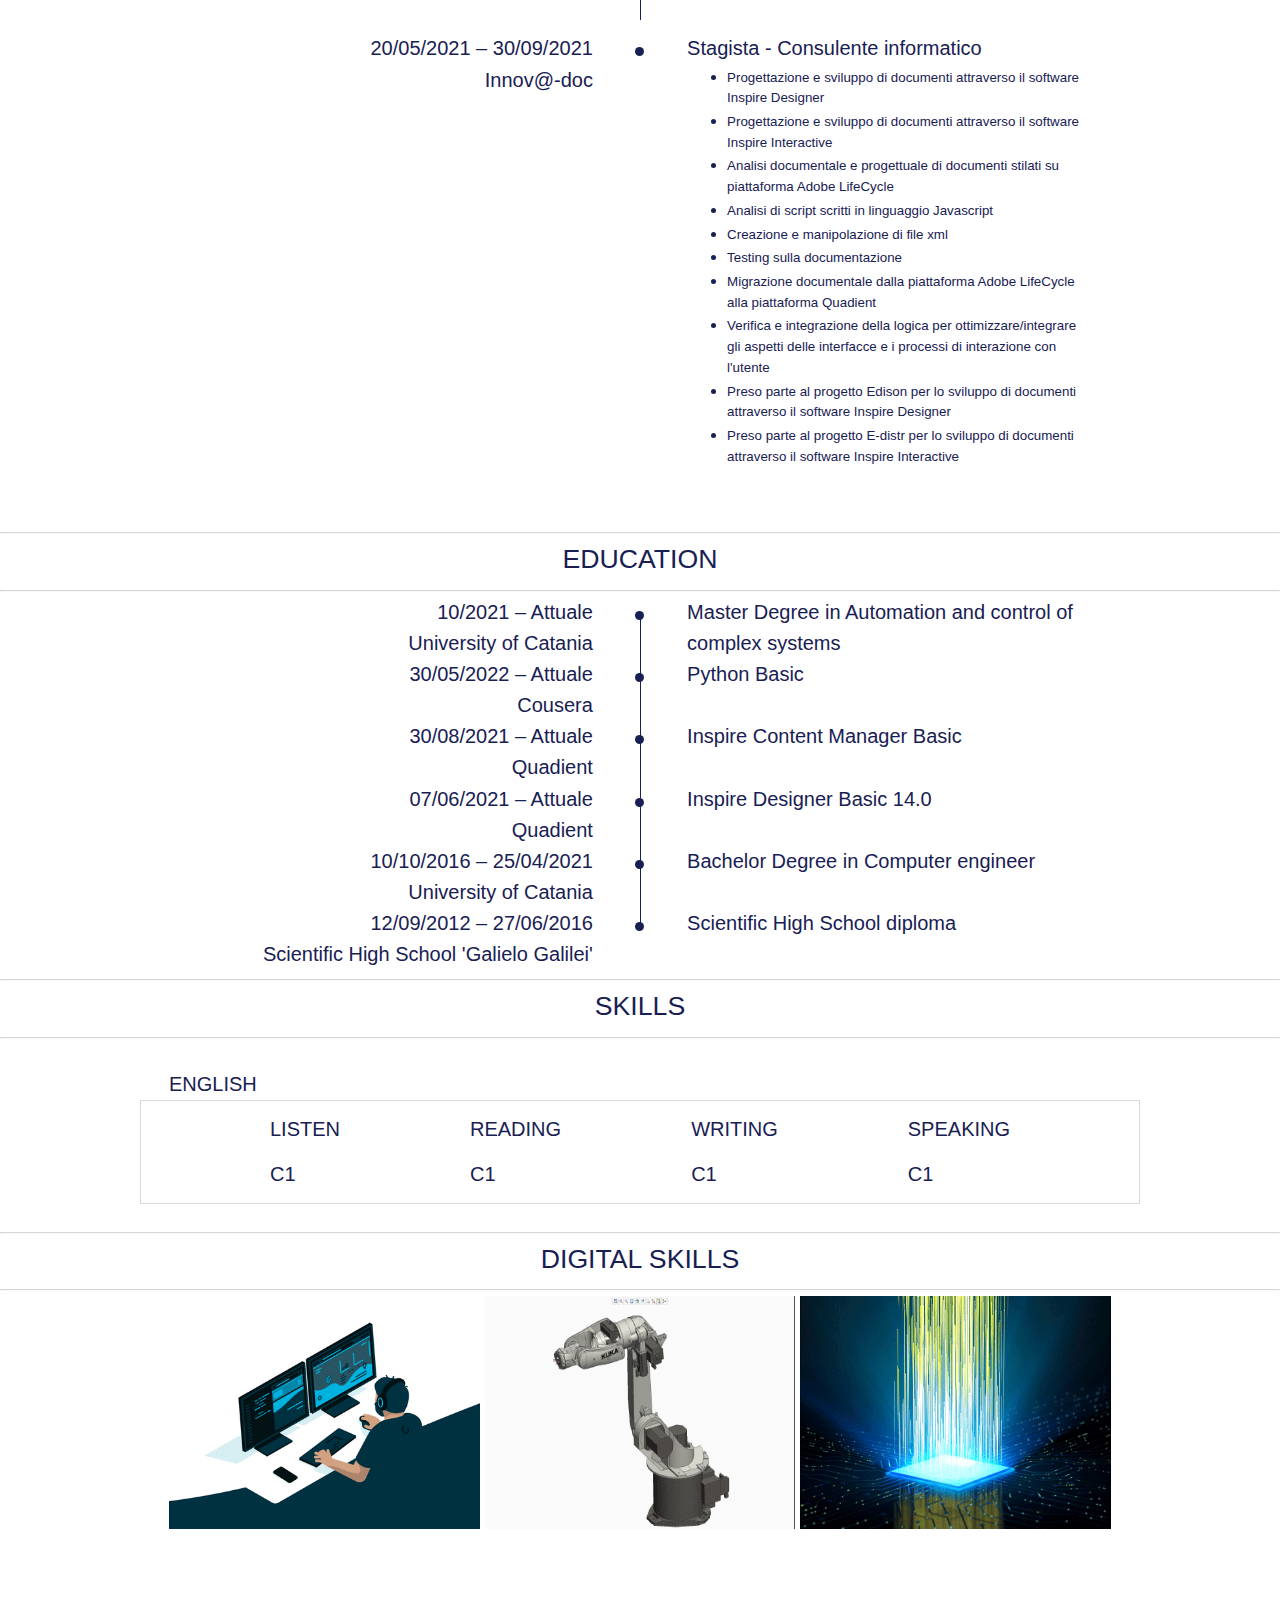
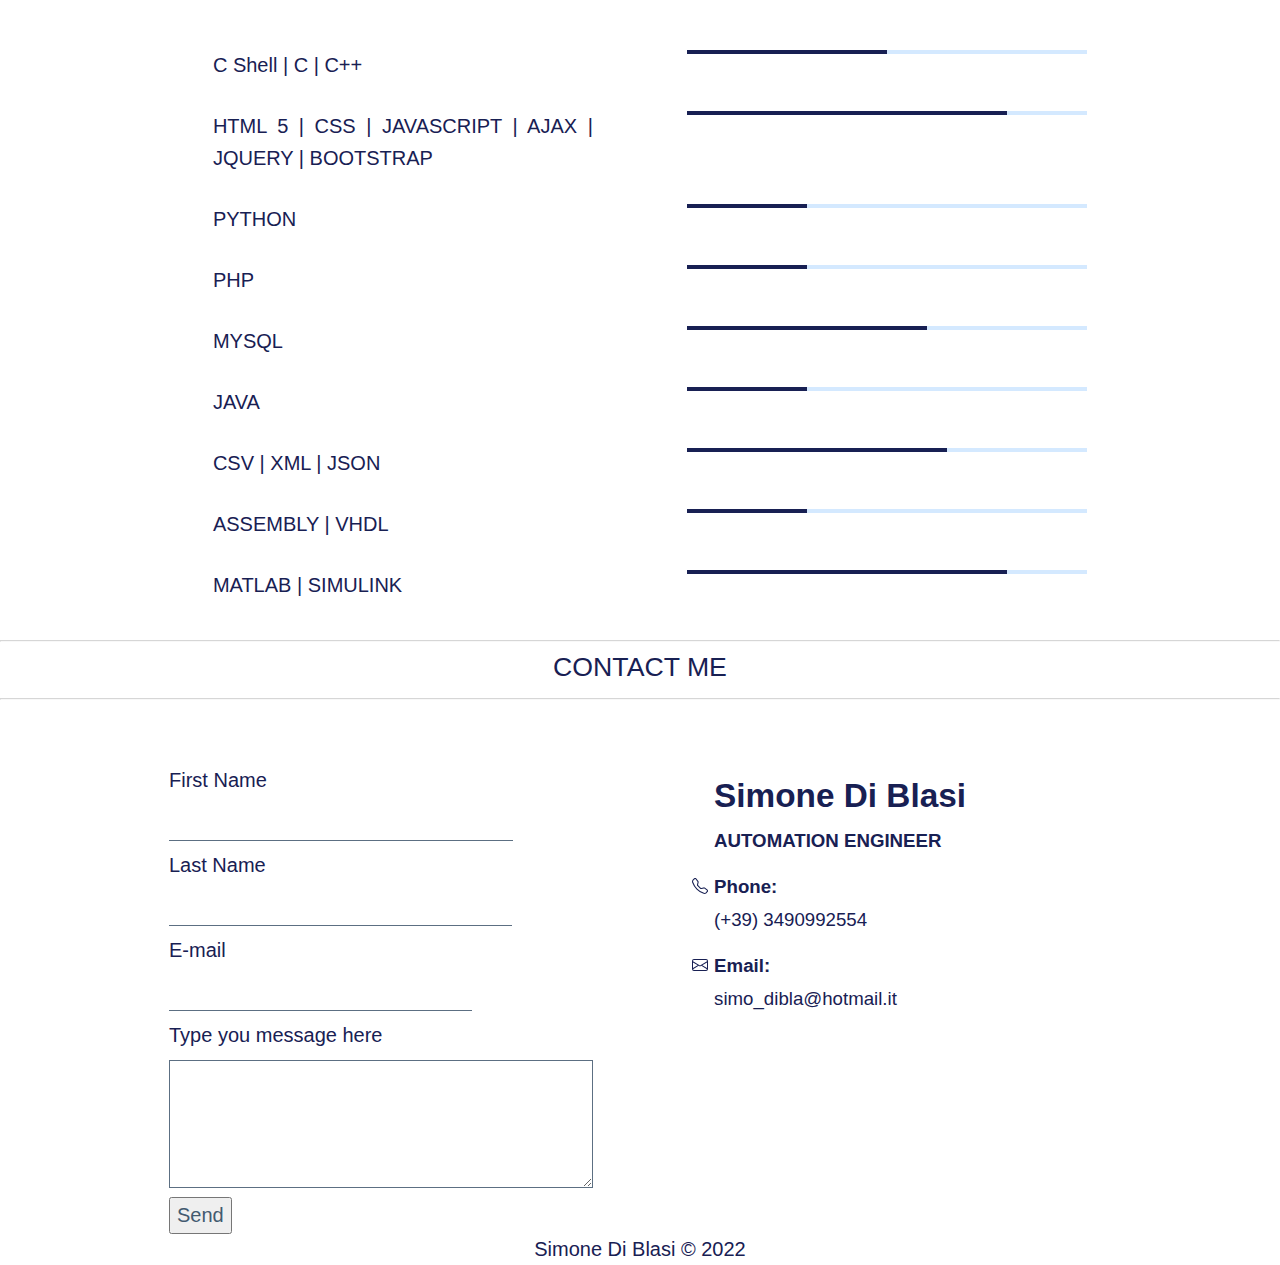
==== commit f2bebfa3: "Inserimento footer" ====
--- a/home.html
+++ b/home.html
@@ -843,7 +843,7 @@
          <p><label for="w3review">Type you message here</label></p>
           <textarea id="w3review" name="w3review" rows="4" cols="50"></textarea>
          <p>
-           <input type = 'submit' name = 'invio' value ='Salva'></label>
+           <input type = 'submit' name = 'invio' value ='Send'></label>
          </p>
         </form>
       </main>
@@ -898,26 +898,11 @@
 </div>
 
 
-
-
-
-
-
 <footer>
-miao
+   <div id = 'copyright'>
+     <p>  Simone Di Blasi © 2022 </p>
+   </div>
 </footer>
-
-
-
-
-
-
-
-
-
-
-
-
-
-
-</body>+</body>
+
+<!--Tradurre parti in inglese-->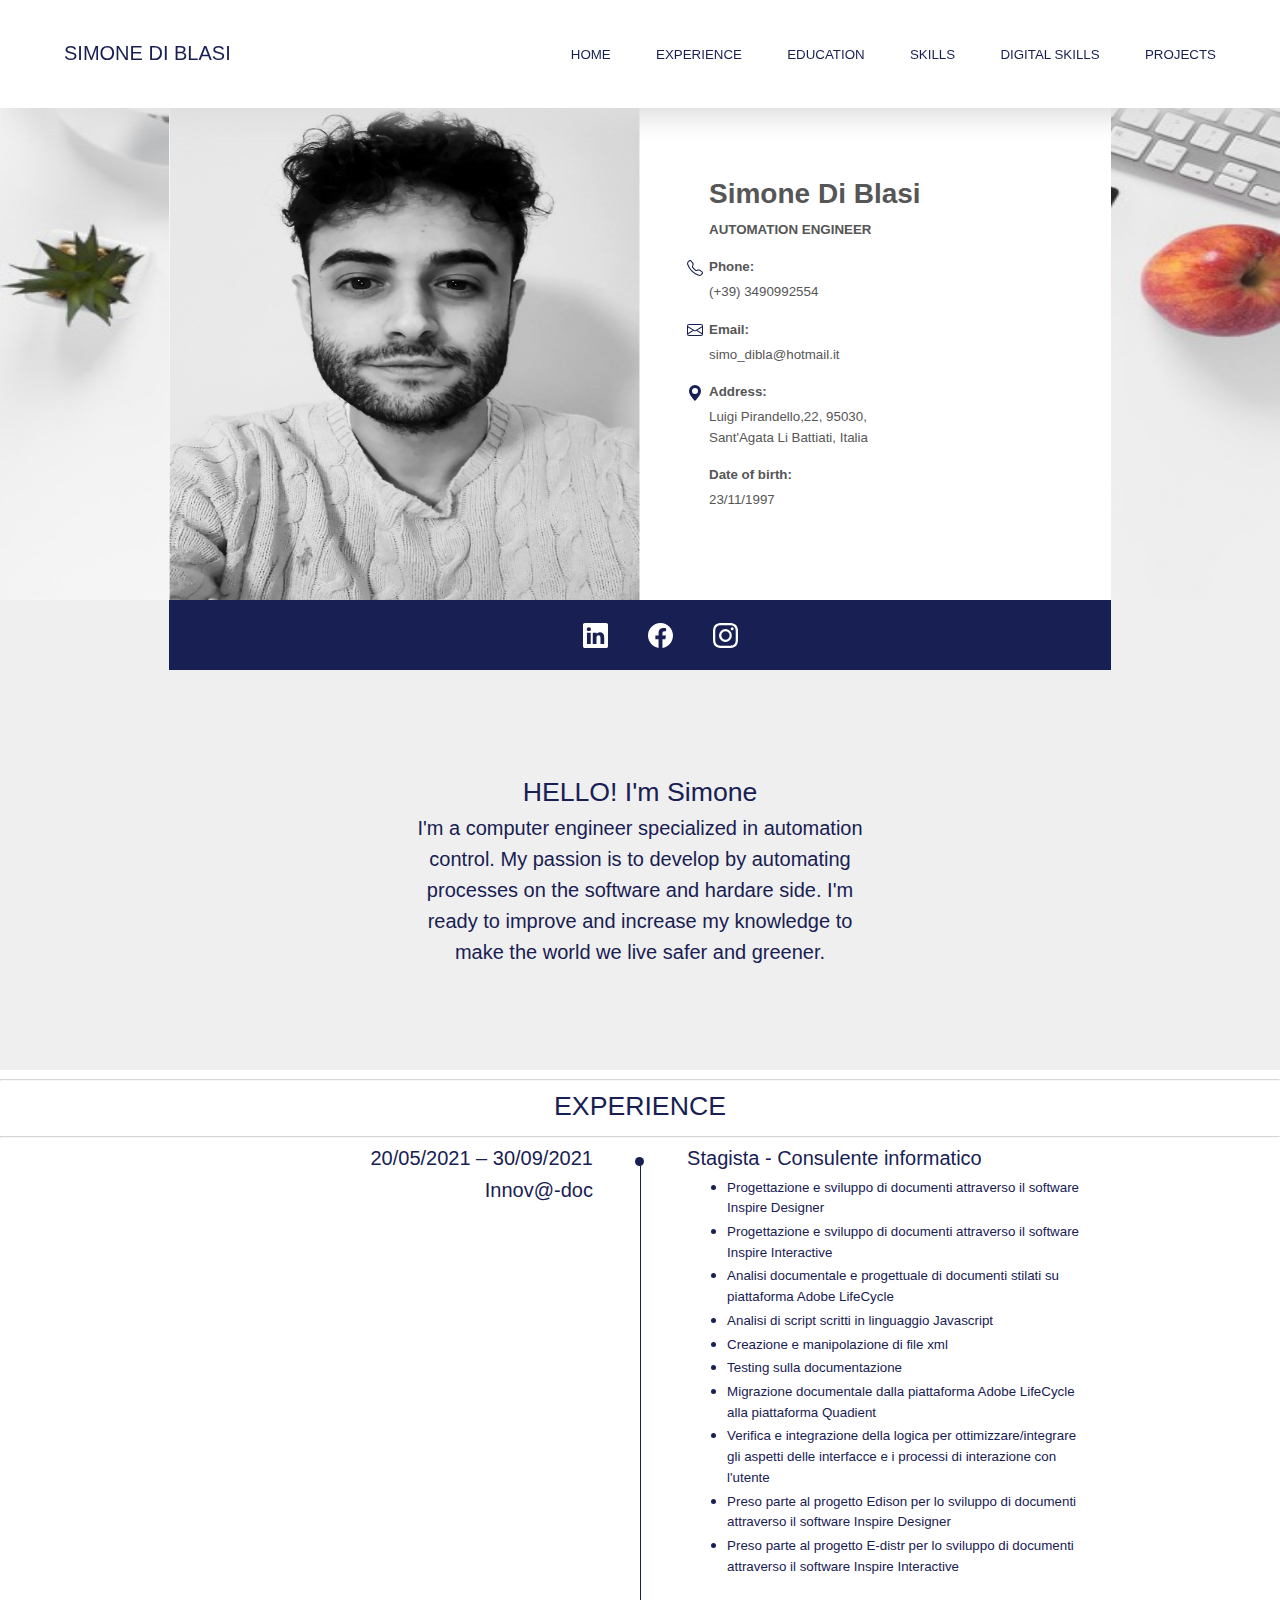
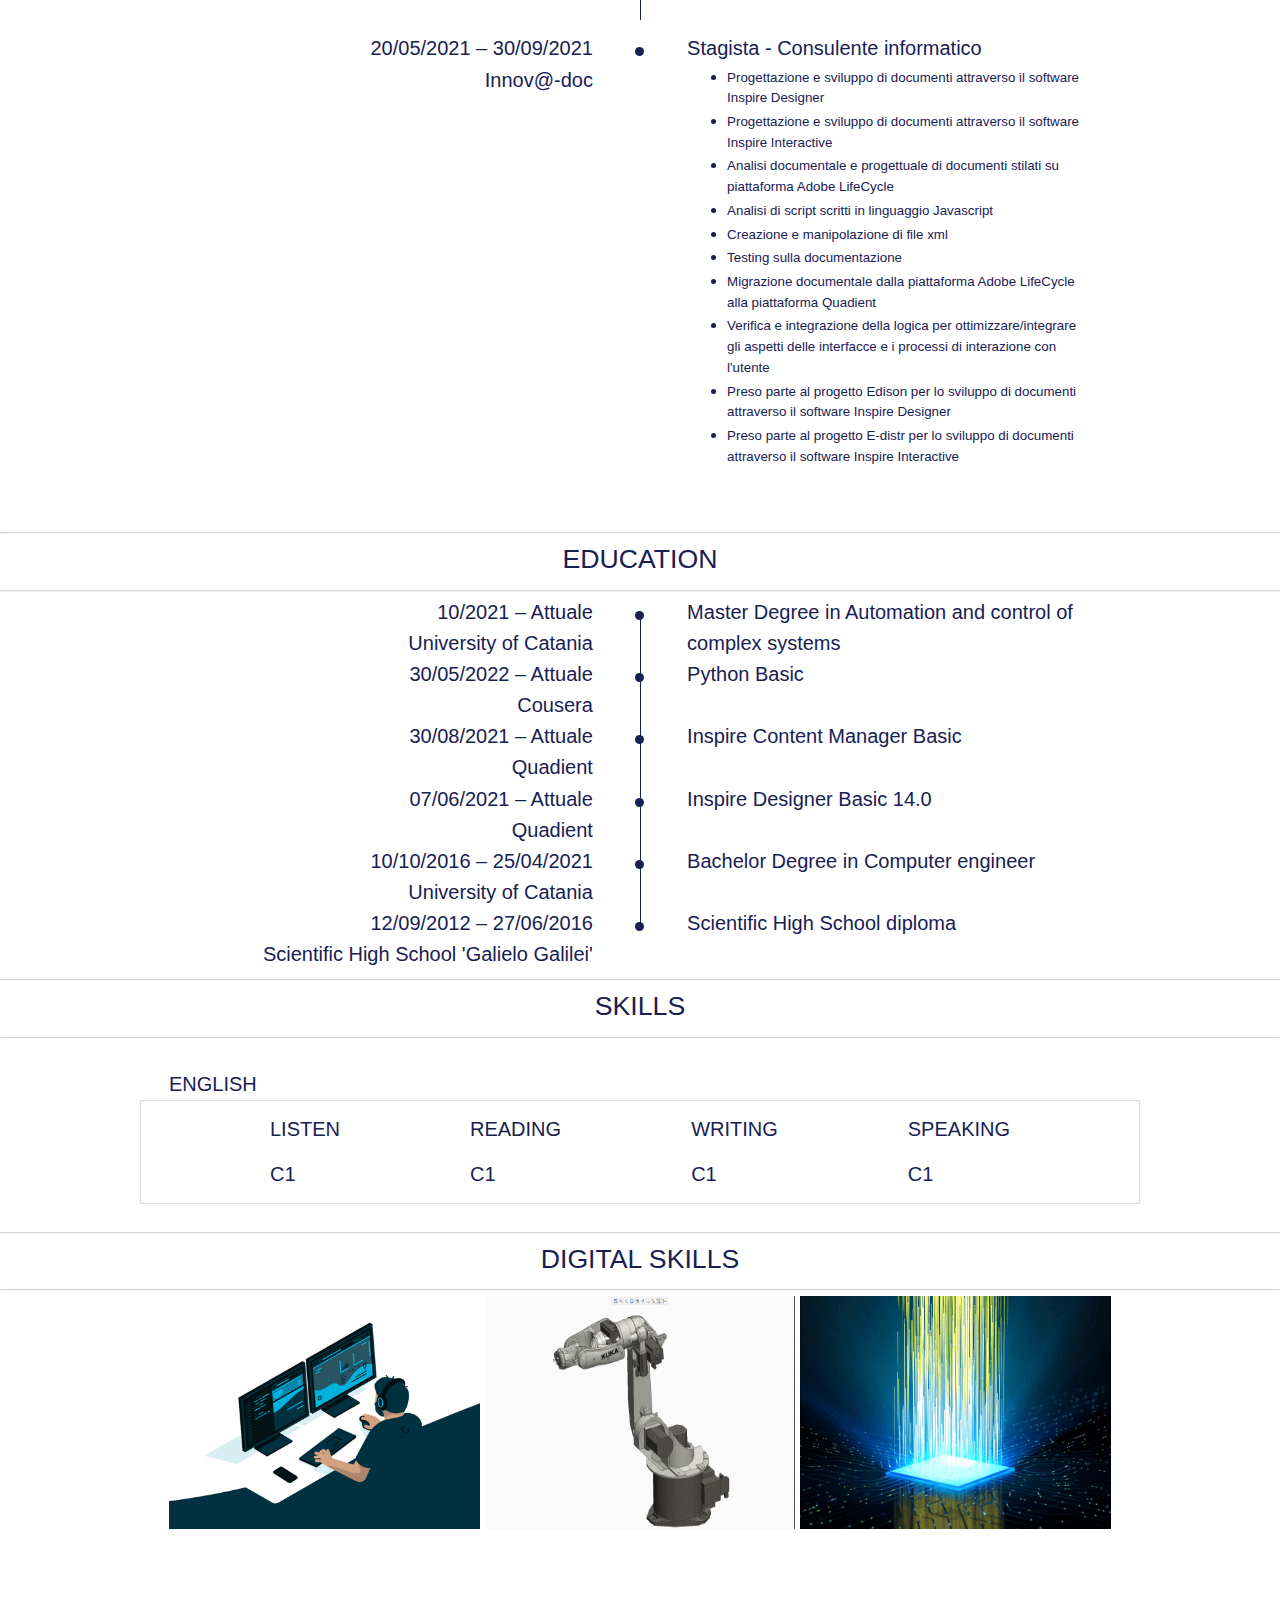
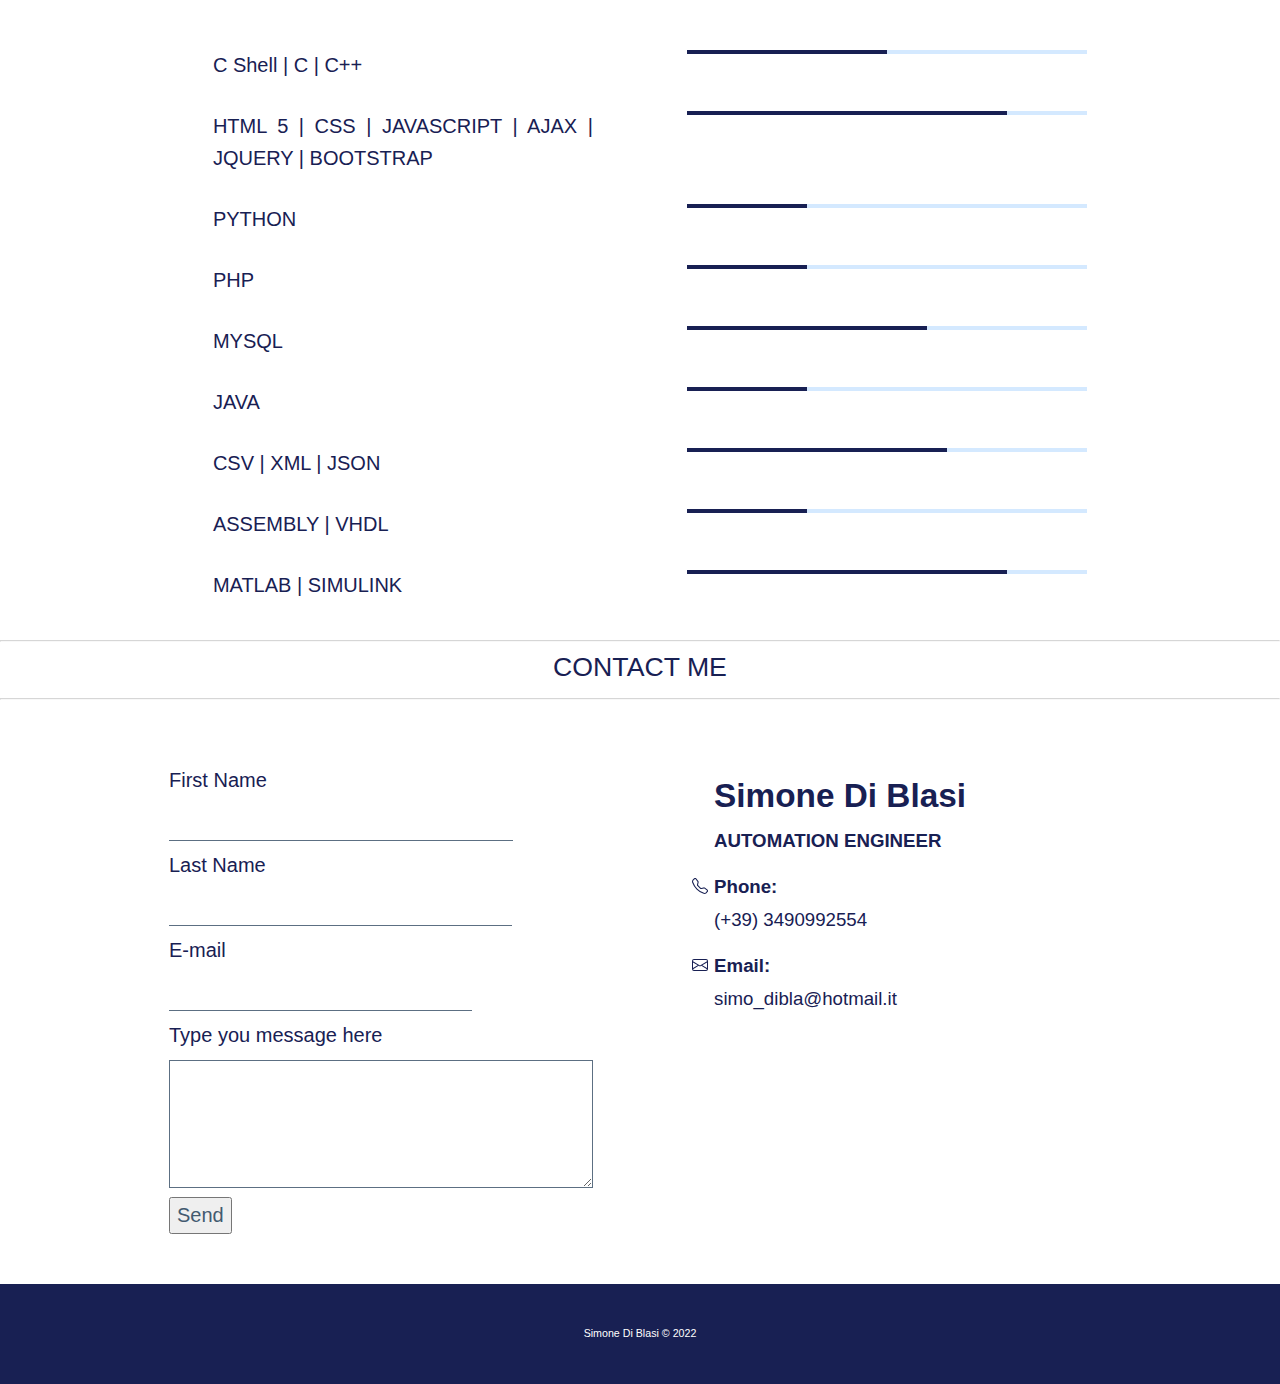
==== commit 04eaecc6: "Inserimento footer" ====
--- a/home.html
+++ b/home.html
@@ -850,7 +850,9 @@
      </div>
 
      <div class ='middle-container'>
-     
+         <div id = separator>
+
+         </div>
      </div>
 
      <div class ='right-container'>
@@ -905,4 +907,7 @@
 </footer>
 </body>
 
-<!--Tradurre parti in inglese-->+<!--Tradurre parti in inglese-->
+<!--Implementare animazioni-->
+<!--Implementare database-->
+<!--Implementare project-->--- a/style.css
+++ b/style.css
@@ -469,7 +469,7 @@
 
 #name_info-contact p{
     font-size:25pt;
-    color:rgb(24 32 83)
+    color:rgb(24 32 83);
 
 
 }
@@ -493,3 +493,27 @@
 label{
     color:rgb(24 32 83);
 }
+
+footer{
+    width: 100%;
+    height: 100px;
+    background-color: rgb(24 32 83);
+    display: flex;
+    justify-content: center;
+    align-items: center;
+    margin-top: 50px;
+}
+
+#copyright{
+    display: flex;
+    width:300px;
+    justify-content: center;
+    align-items: center;
+}
+
+#copyright p{
+    font-family: Gill Sans, Gill Sans MT, Calibri,sans-serif;
+    font-size: 8pt;
+    color:white;
+}
+
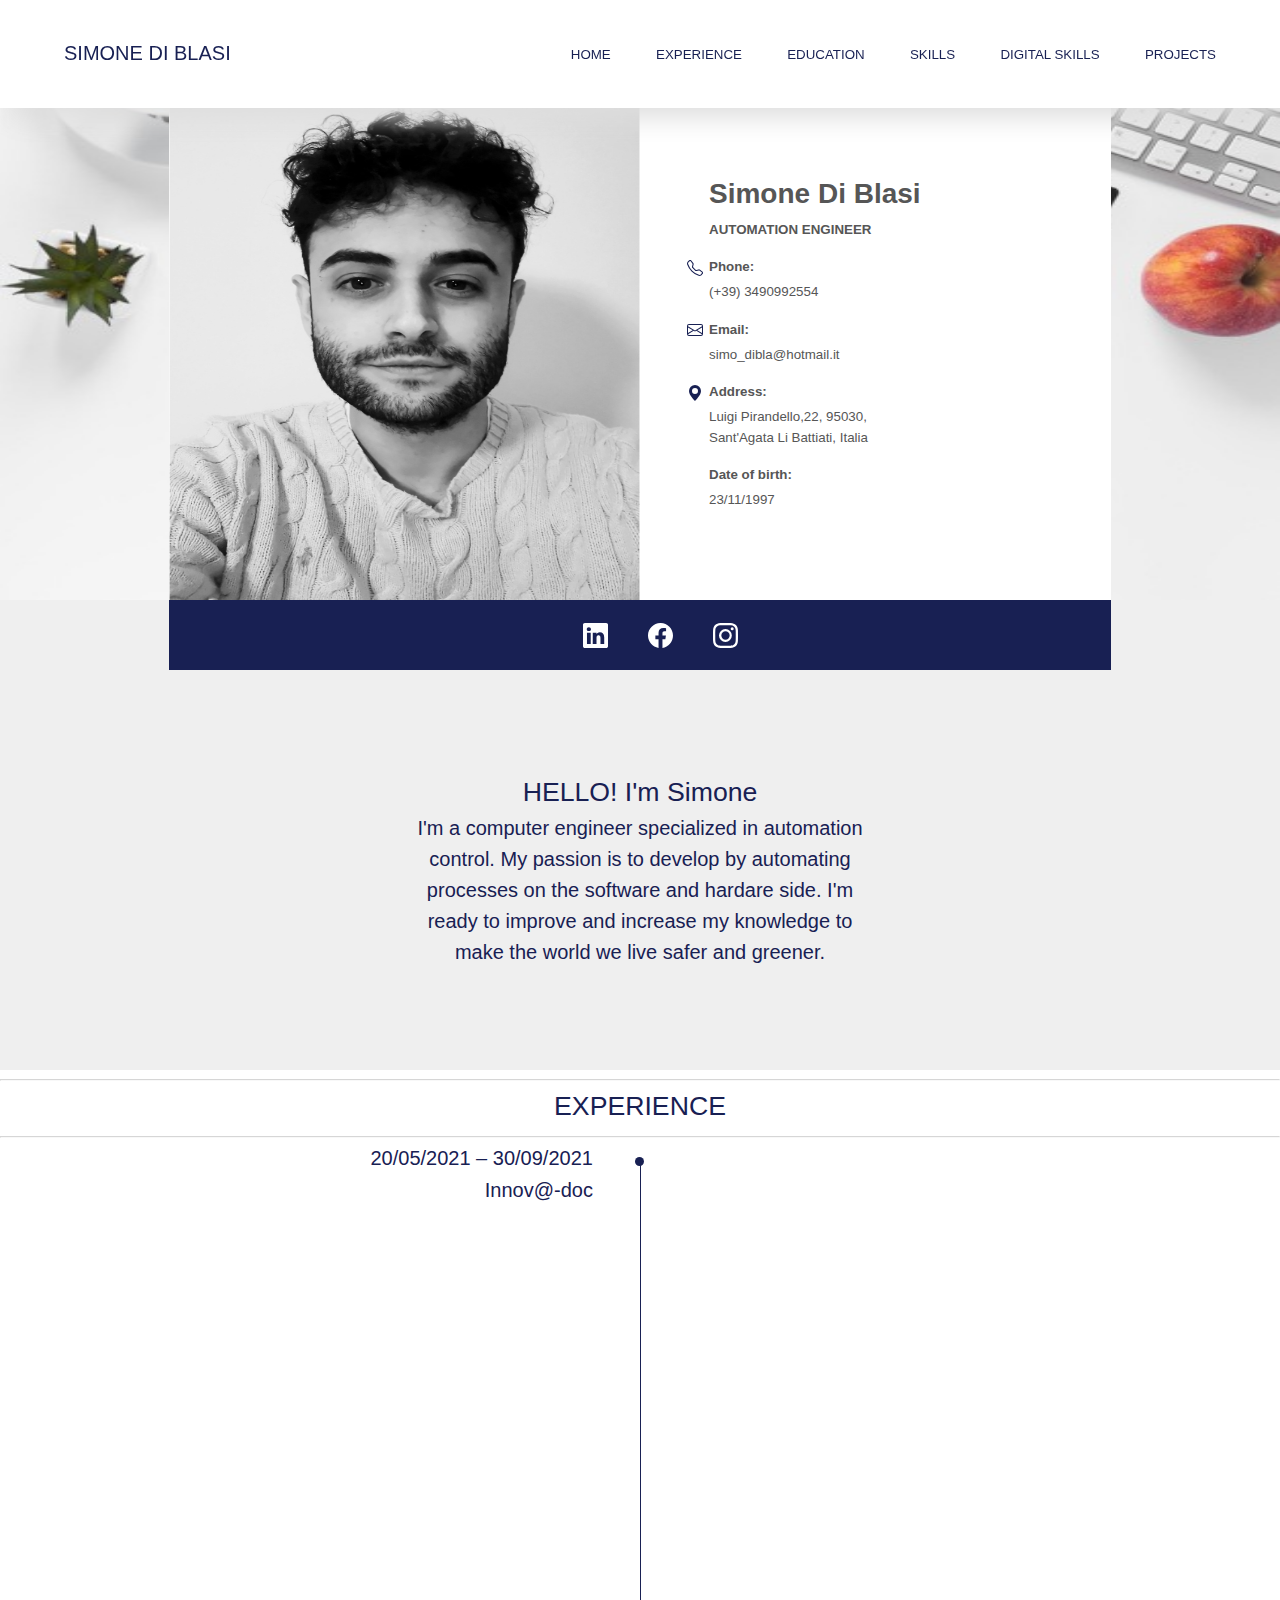
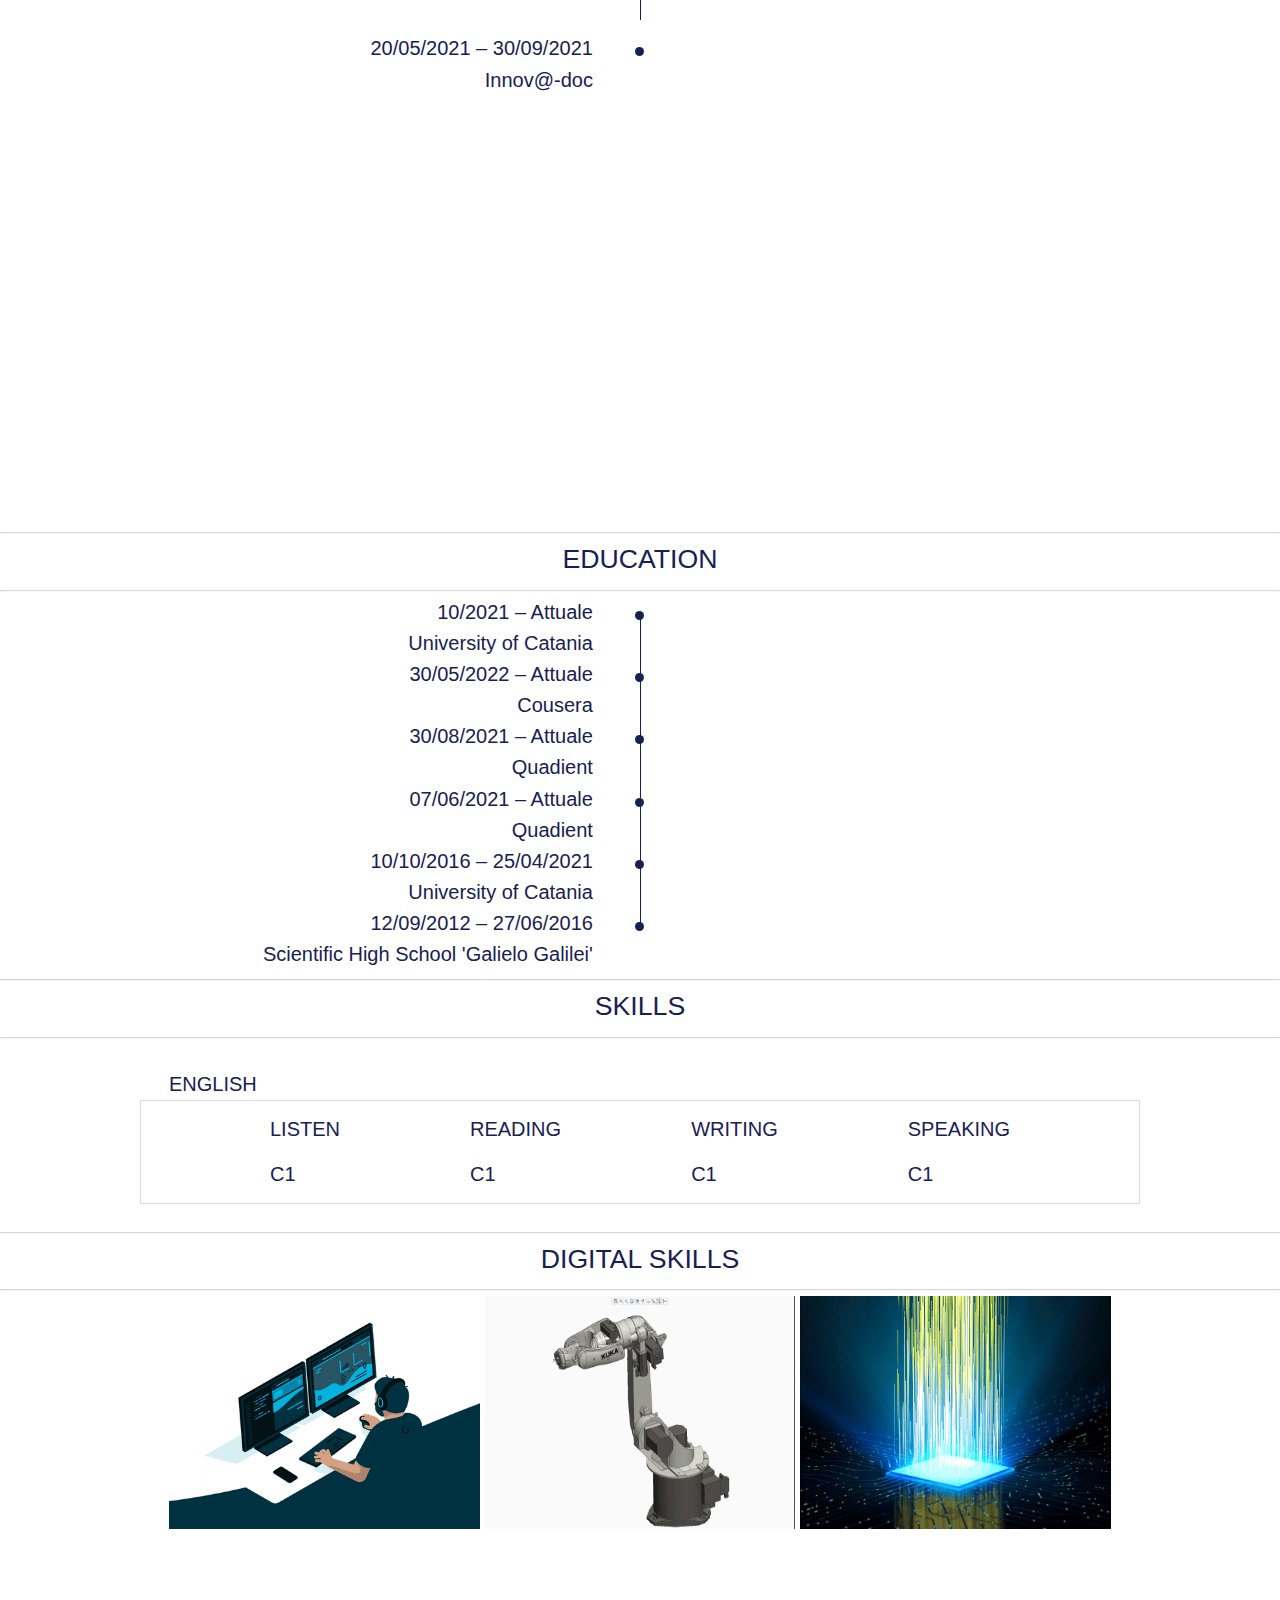
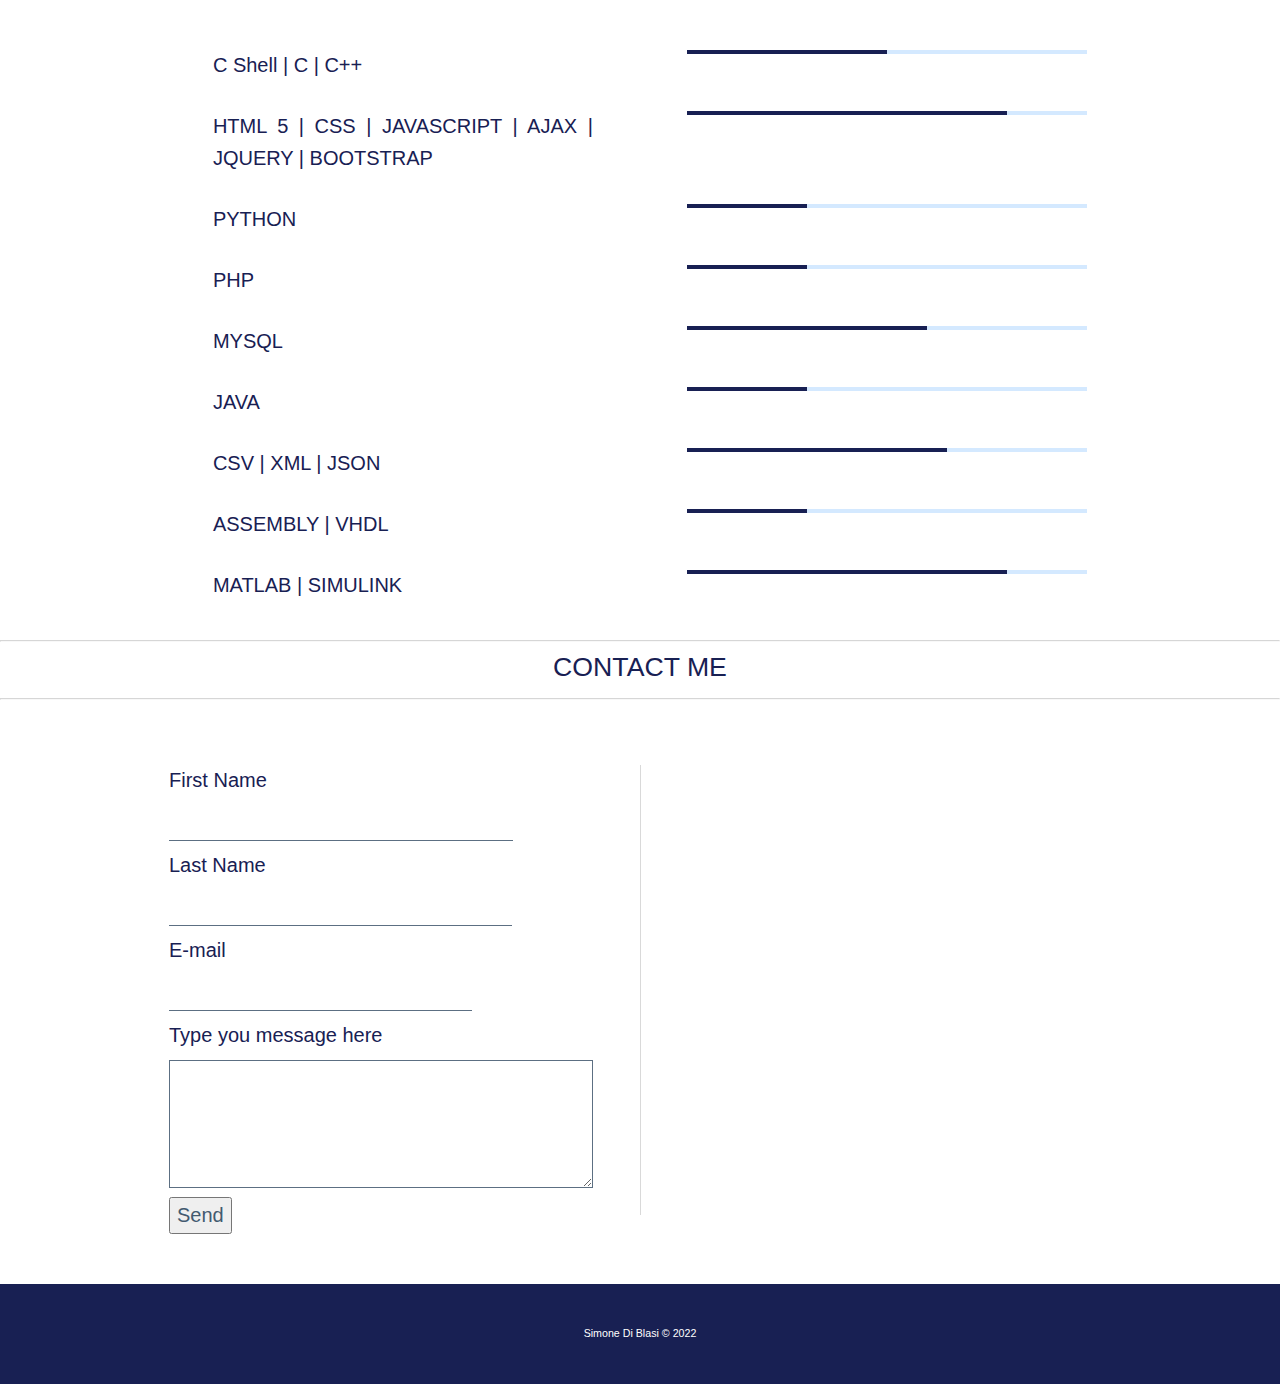
==== commit 3aa8242a: "Inserimento animazioni" ====
--- a/home.html
+++ b/home.html
@@ -6,8 +6,10 @@
          <meta name="copyright" content="Simone Di Blasi ">
          <meta charset="utf-8"> 
          <link rel="stylesheet" href="bootstrap-italia/css/bootstrap-italia.min.css" />
-         <script src="./bootstrap-italia.bundle.min.js"></script>
-
+         <script src="https://unpkg.com/aos@2.3.1/dist/aos.js"></script>
+         <link href="https://unpkg.com/aos@2.3.1/dist/aos.css" rel="stylesheet">
+
+         <script src="animation.js"defer></script>
          <link rel="stylesheet" href="style.css">
 
 
@@ -21,7 +23,8 @@
       
       <!-- NAVBAR -->
       
-      
+
+
       <nav>
              <div id = 'container-nav-bar'>
                 <div id = 'name'>
@@ -61,11 +64,11 @@
           <img src = photo1.jpeg id="image1" > 
           <div id = full-container >
            
-          <div id = 'container-info'>
+          <div data-aos="fade-right" id = 'container-info'>
              <div id = left-container>
               <img src = "myself.jpg" id ='myself'>
              </div>
-               <div id = right-container>
+               <div  id = right-container>
                 <div id = sub-right-container>
                 <table class ='info'>
                     <tr>
@@ -131,7 +134,7 @@
        
 
         <section>
-         <div id =social>
+         <div data-aos="fade-up" id =social>
              <div id =social-link>
                <div id = center-social-link>
                  <a href = 'https://www.linkedin.com/in/simone-di-blasi-59265a192/'><img src = linkedin.svg class = 'social'></a>
@@ -181,7 +184,7 @@
                 <div class = 'vertical-line'></div>
              </div>
 
-             <div class ='right-container'>
+             <div data-aos="fade-left" class ='right-container'>
                  <div class ='description-job'>
                   <p>Stagista - Consulente informatico</p>
                      <div class = 'elenco-puntato'>
@@ -230,7 +233,7 @@
               <div id = 'vertical-line-last'></div>
              </div>
 
-             <div class ='right-container'>
+             <div data-aos="fade-left" class ='right-container'>
                  <div class ='description-job'>
                   <p>Stagista - Consulente informatico</p>
                      <div class = 'elenco-puntato'>
@@ -284,7 +287,7 @@
                         <div class = 'vertical-line-education'></div>
                      </div>
         
-                     <div class ='right-container'>
+                     <div data-aos="fade-left" class ='right-container'>
                          <div class ='description-job'>
                           <p>Master Degree in Automation and control of complex systems</p>
                              <div class = 'elenco-puntato'>
@@ -319,7 +322,7 @@
                       <div class = 'vertical-line-education'></div>
                      </div>
         
-                     <div class ='right-container'>
+                     <div data-aos="fade-left" class ='right-container'>
                          <div class ='description-job'>
                           <p>Python Basic</p>
                              <div class = 'elenco-puntato'>
@@ -354,7 +357,7 @@
                       <div class = 'vertical-line-education'></div>
                      </div>
         
-                     <div class ='right-container'>
+                     <div data-aos="fade-left" class ='right-container'>
                          <div class ='description-job'>
                           <p>Inspire Content Manager Basic</p>
                              <div class = 'elenco-puntato'>
@@ -390,7 +393,7 @@
                       <div class = 'vertical-line-education'></div>
                      </div>
         
-                     <div class ='right-container'>
+                     <div data-aos="fade-left" class ='right-container'>
                          <div class ='description-job'>
                           <p>Inspire Designer Basic 14.0</p>
                              <div class = 'elenco-puntato'>
@@ -427,7 +430,7 @@
                       <div class = 'vertical-line-education'></div>
                      </div>
         
-                     <div class ='right-container'>
+                     <div data-aos="fade-left" class ='right-container'>
                          <div class ='description-job'>
                           <p>Bachelor Degree in Computer engineer</p>
                              <div class = 'elenco-puntato'>
@@ -462,7 +465,7 @@
                       <div id = 'vertical-line-education-last'></div>
                      </div>
         
-                     <div class ='right-container'>
+                     <div data-aos="fade-left" class ='right-container'>
                          <div class ='description-job'>
                           <p>Scientific High School diploma</p>
                              <div class = 'elenco-puntato'>
@@ -855,7 +858,7 @@
          </div>
      </div>
 
-     <div class ='right-container'>
+     <div data-aos="fade-left" class ='right-container'>
          <div class ='description-job'>
           <table class ='info-contact'>
             <tr>
@@ -905,9 +908,15 @@
      <p>  Simone Di Blasi © 2022 </p>
    </div>
 </footer>
+
+
+      <script>
+        AOS.init({ easing: 'ease-out-back', duration: 1000 });
+      </script>
 </body>
 
+
+
 <!--Tradurre parti in inglese-->
-<!--Implementare animazioni-->
 <!--Implementare database-->
 <!--Implementare project-->--- a/style.css
+++ b/style.css
@@ -517,3 +517,9 @@
     color:white;
 }
 
+#separator{
+    width: 1px;
+    position: absolute;
+    height: 450px;
+    background-color: rgba(130, 130, 130, 0.3);
+}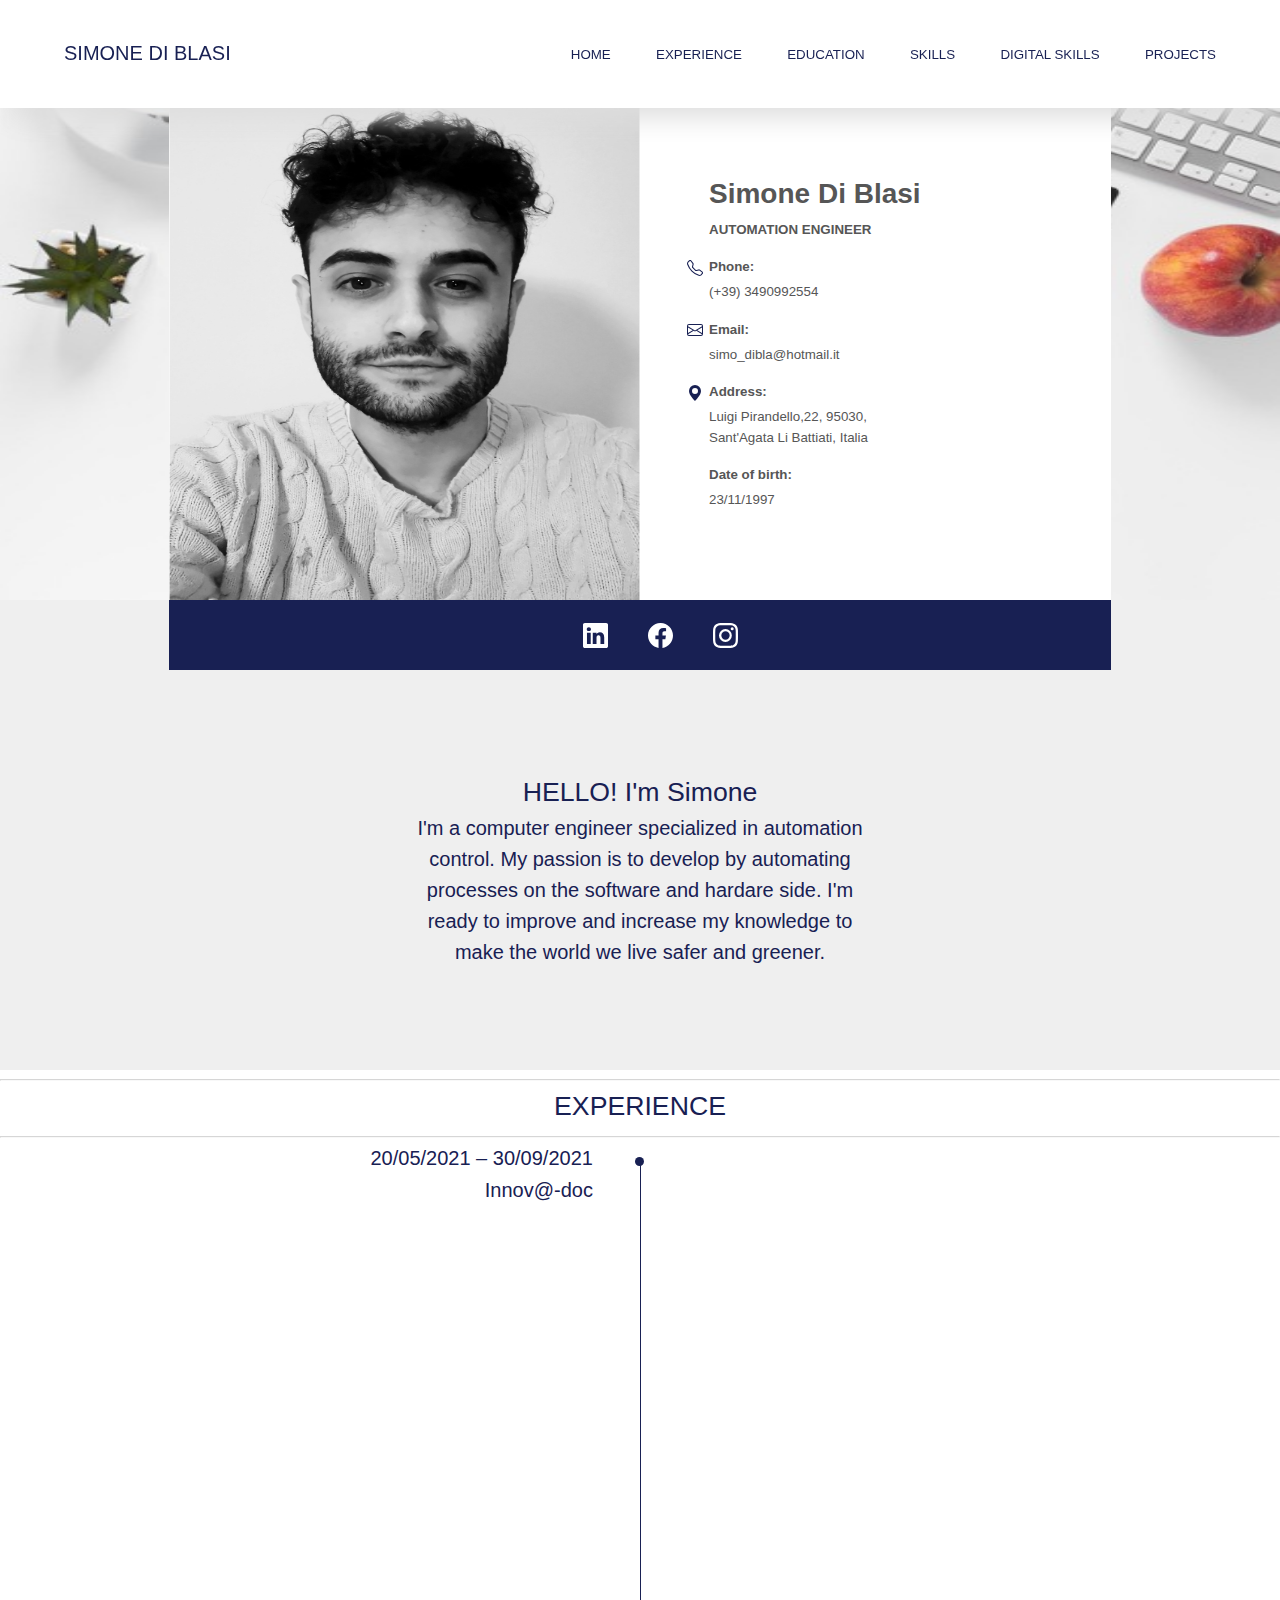
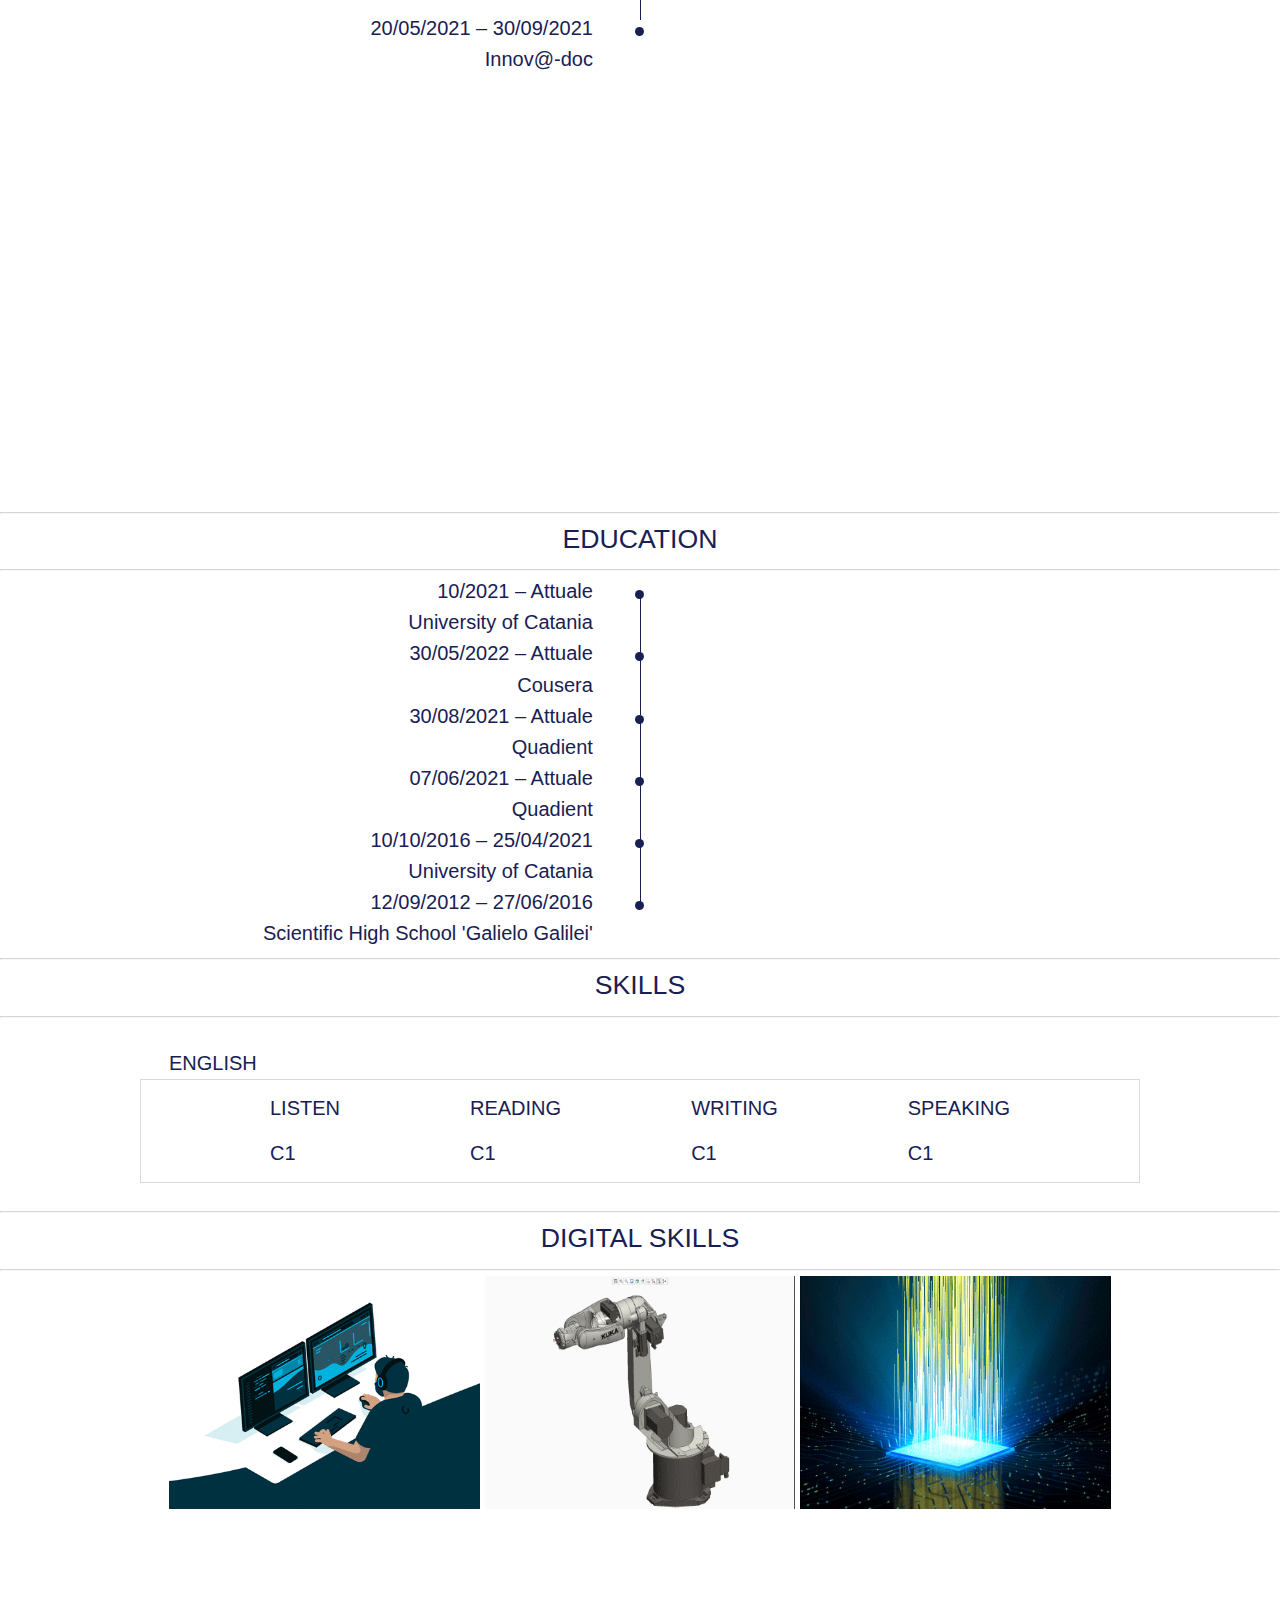
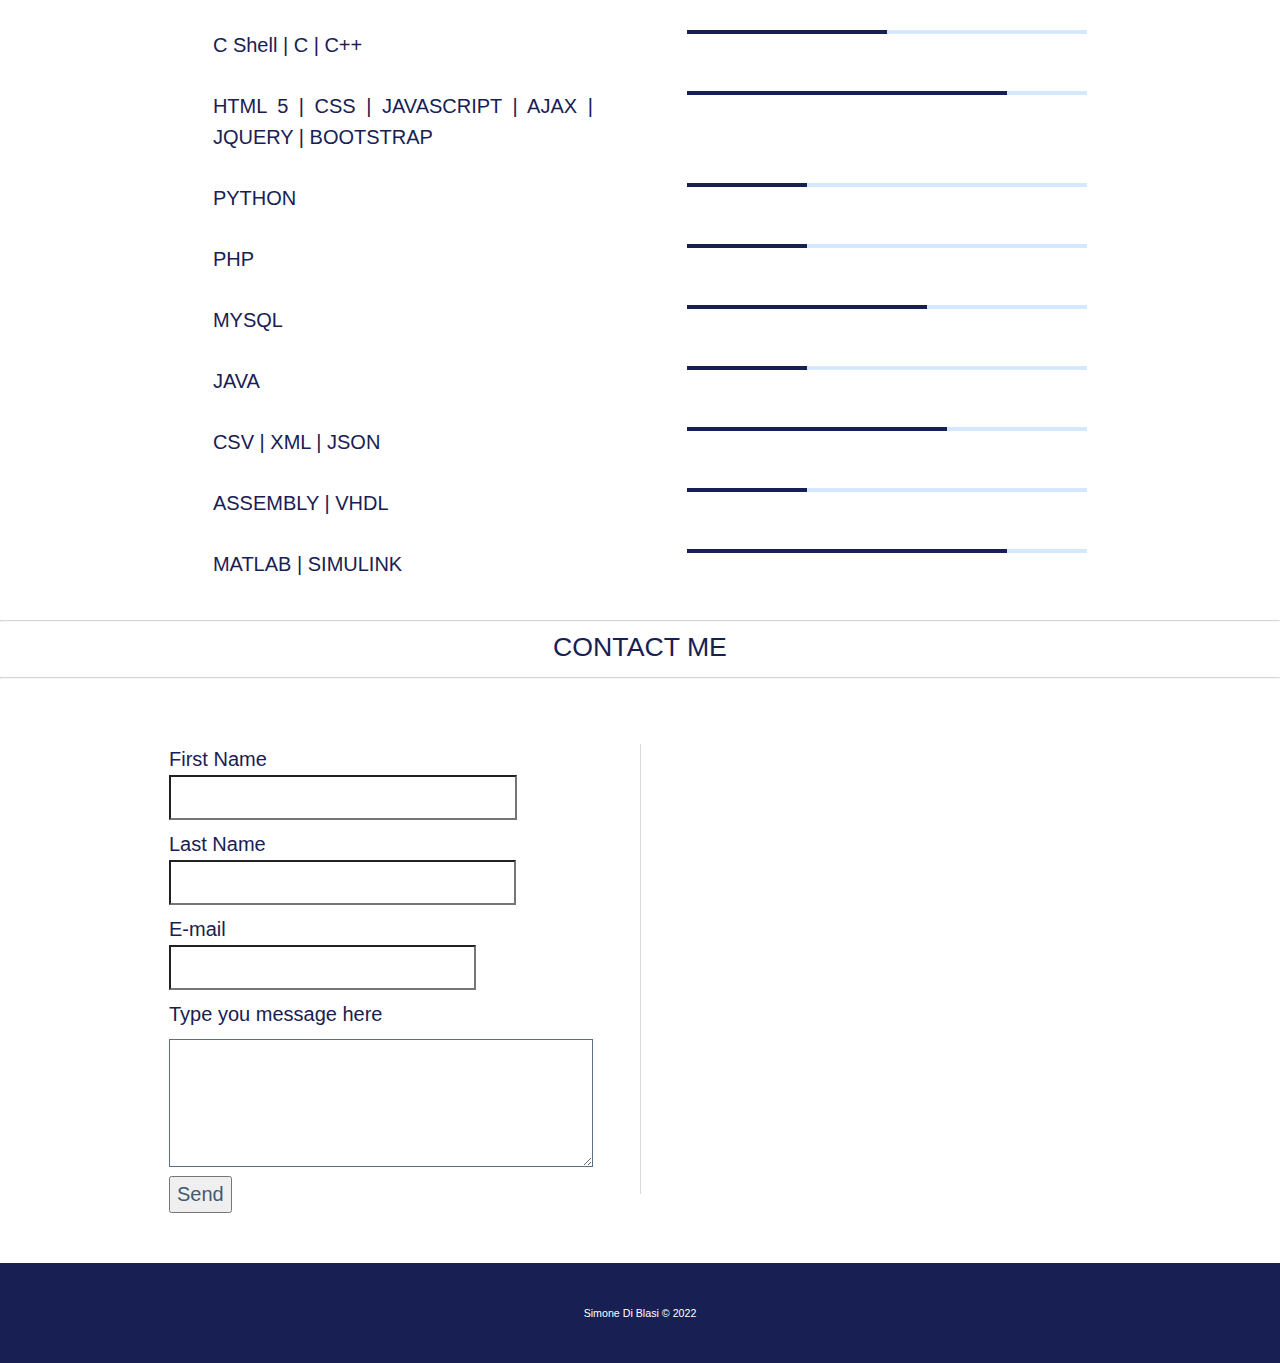
==== commit 224b5703: "Modifiche form" ====
--- a/home.html
+++ b/home.html
@@ -8,8 +8,7 @@
          <link rel="stylesheet" href="bootstrap-italia/css/bootstrap-italia.min.css" />
          <script src="https://unpkg.com/aos@2.3.1/dist/aos.js"></script>
          <link href="https://unpkg.com/aos@2.3.1/dist/aos.css" rel="stylesheet">
-
-         <script src="animation.js"defer></script>
+         <script src="form.js"defer></script>
          <link rel="stylesheet" href="style.css">
 
 
@@ -186,19 +185,19 @@
 
              <div data-aos="fade-left" class ='right-container'>
                  <div class ='description-job'>
-                  <p>Stagista - Consulente informatico</p>
+                  <p>Intern - IT Consultant </p>
                      <div class = 'elenco-puntato'>
                   <ul>
-                    <li>Progettazione e sviluppo di documenti attraverso il software Inspire Designer</li>
-                    <li>Progettazione e sviluppo di documenti attraverso il software Inspire Interactive</li>
-                    <li>Analisi documentale e progettuale di documenti stilati su piattaforma Adobe LifeCycle</li>
-                    <li>Analisi di script scritti in linguaggio Javascript</li>
-                    <li>Creazione e manipolazione di file xml</li>
-                    <li>Testing sulla documentazione</li>
-                    <li>Migrazione documentale dalla piattaforma Adobe LifeCycle alla piattaforma Quadient</li>
-                    <li>Verifica e integrazione della logica per ottimizzare/integrare gli aspetti delle interfacce e i processi di interazione con l'utente</li>
-                    <li>Preso parte al progetto Edison per lo sviluppo di documenti attraverso il software Inspire Designer</li>
-                    <li>Preso parte al progetto E-distr per lo sviluppo di documenti attraverso il software Inspire Interactive</li>
+                    <li>Design and development of documents through the platform Inspire Designer</li>
+                    <li>Design and development of documents through the platform Inspire Interactive</li>
+                    <li>Design analysis of documents drawn up on the platform Adobe LifeCycle</li>
+                    <li>Analysis of script written in Javascript</li>
+                    <li>Creation and handling of xml file</li>
+                    <li>Testing on the documentation </li>
+                    <li>Documental migration from the platform Adobe LifeCycle to the platform Quadient</li>
+                    <li>Verification and integration of logic to optimize / integrate aspects of interfaces and user interaction processes</li>
+                    <li>Take part to the project 'Edison' for developing documents throught the use of the software Inspire Designer</li>
+                    <li>Take part to the project 'E-distr' for developing documents throught the use of the software Inspire Interactive</li>
                     <br>
                     <br>
 
@@ -835,16 +834,16 @@
       <main>
         <form name ='contact_me' method ='get'>
           <p>
-            <label> First Name <input type = 'text' name = 'nome' ></label>
+            <label> First Name <input class = border type = 'text' name = 'nome' ></label>
           </p>
           <p>
-           <label> Last Name <input type = 'text' name = 'cognome'></label>
+           <label> Last Name <input class = border type = 'text' name = 'cognome'></label>
          </p>
          <p>
-           <label> E-mail <input type = 'email' name = 'cognome'></label>
+           <label> E-mail <input class = border type = 'email' name = 'email'></label>
          </p>
          <p><label for="w3review">Type you message here</label></p>
-          <textarea id="w3review" name="w3review" rows="4" cols="50"></textarea>
+          <textarea class = border id="w3review" name="description" rows="4" cols="50"></textarea>
          <p>
            <input type = 'submit' name = 'invio' value ='Send'></label>
          </p>
@@ -916,7 +915,6 @@
 </body>
 
 
-
 <!--Tradurre parti in inglese-->
 <!--Implementare database-->
 <!--Implementare project-->